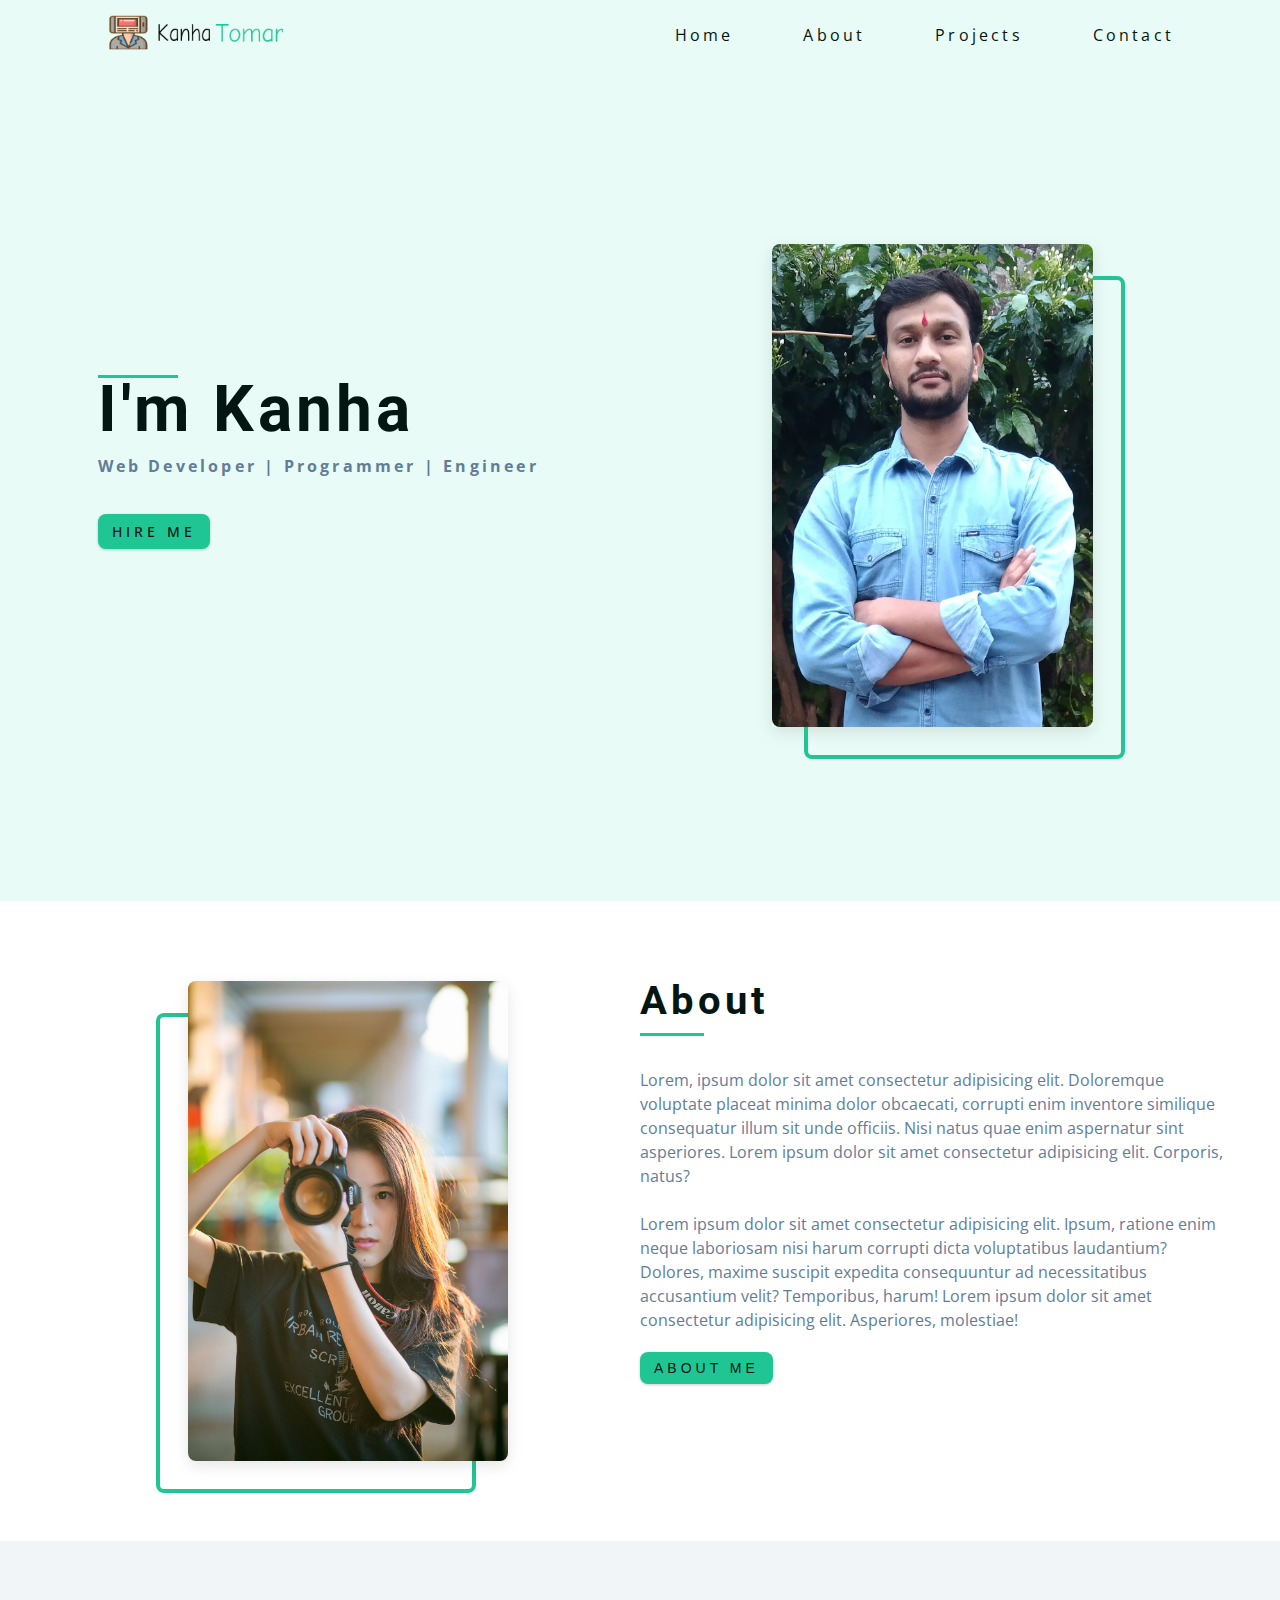
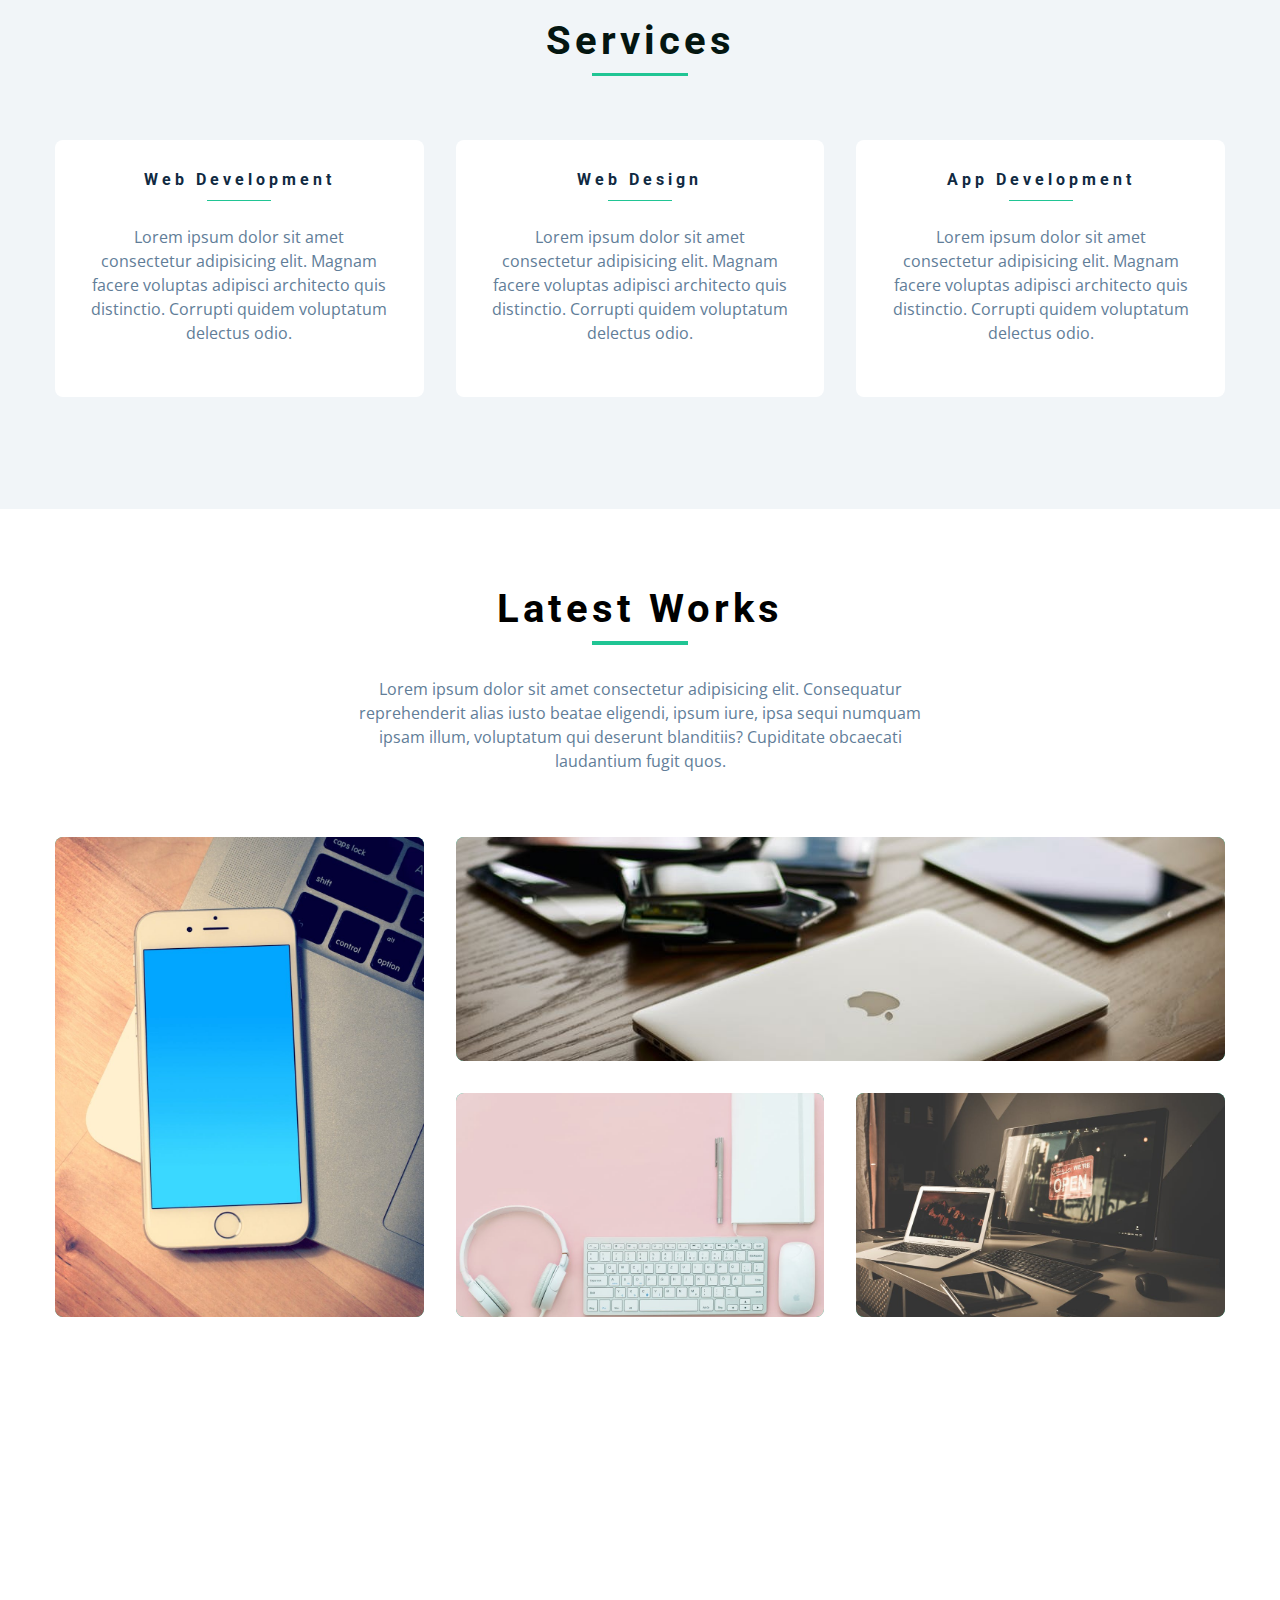
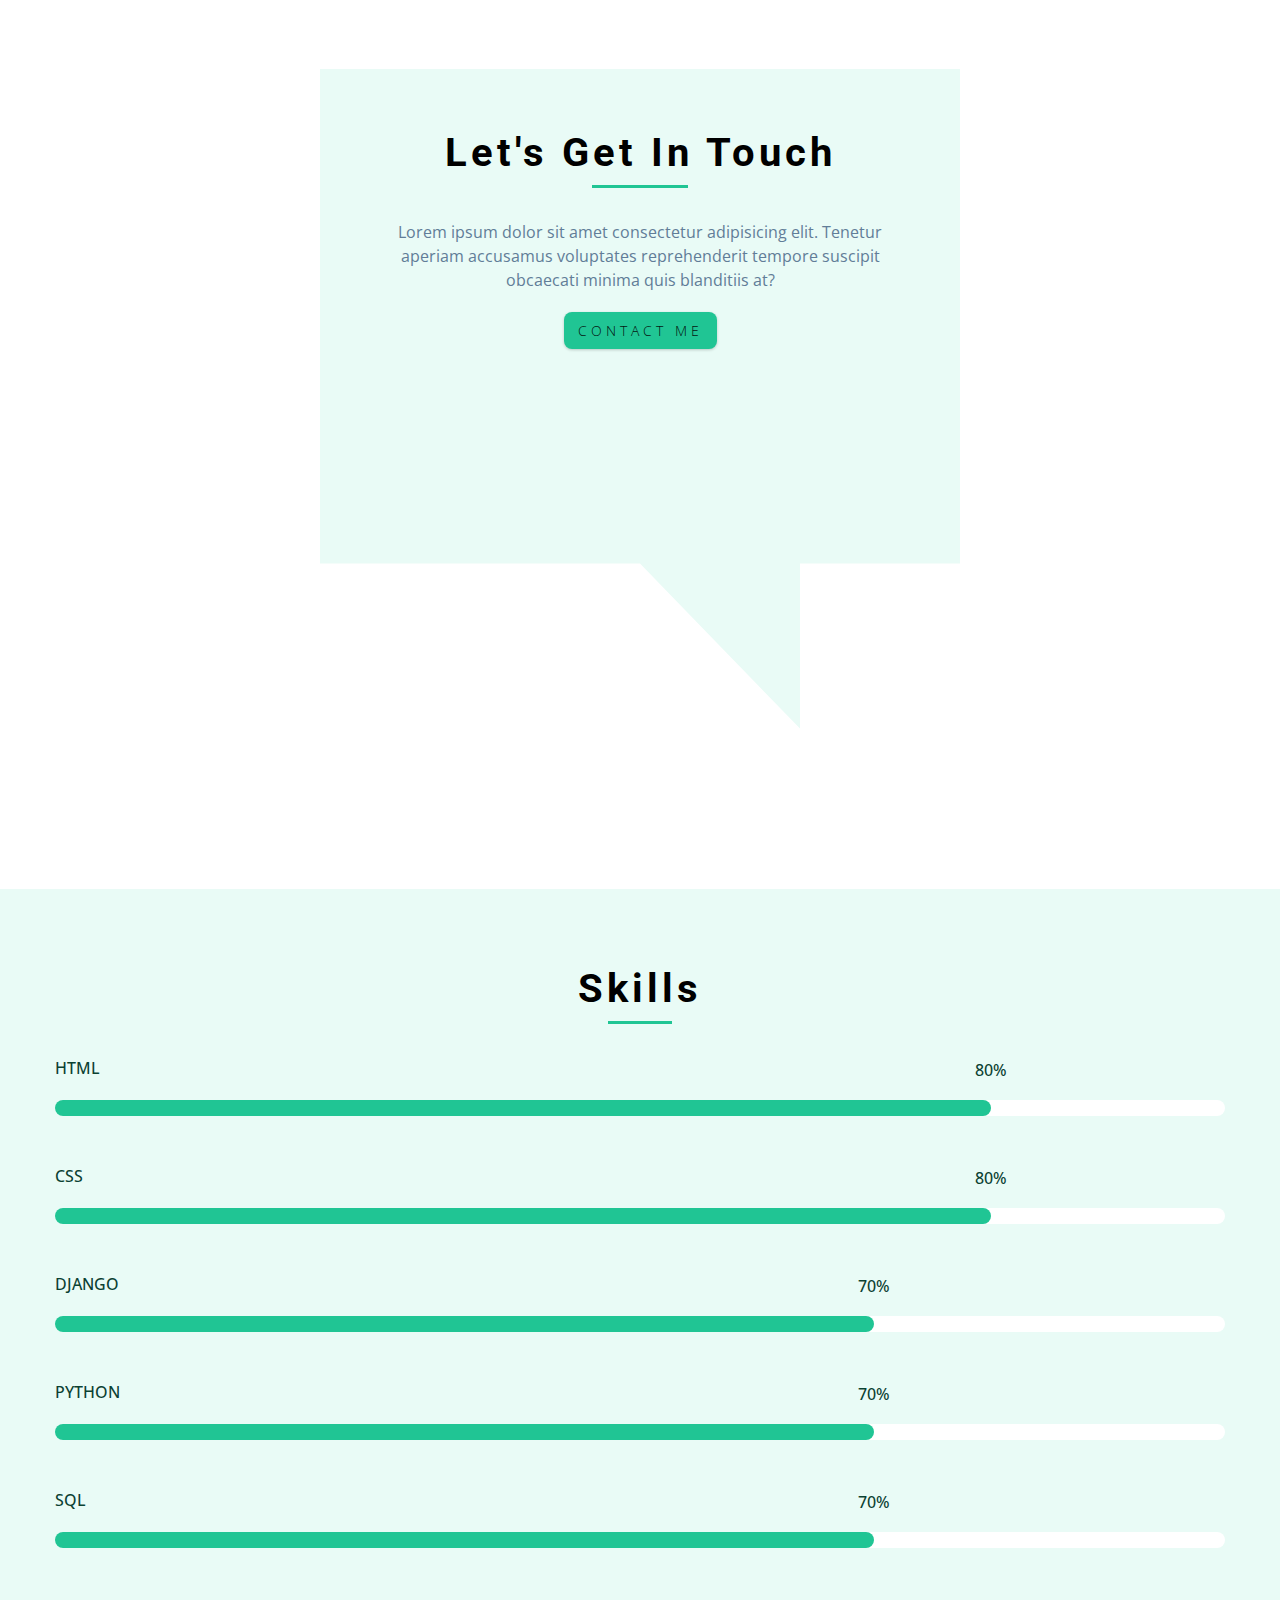
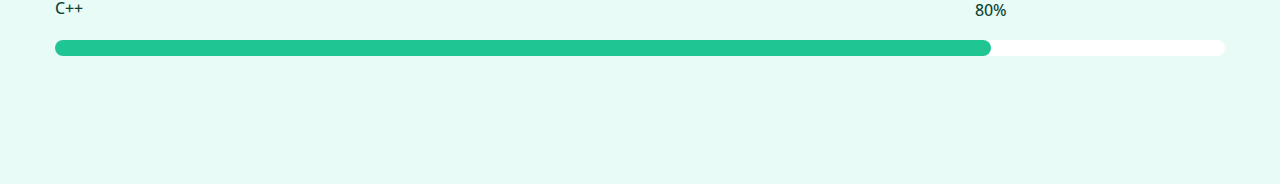
==== index.html @ f6677402 "skills created and designed for mobs" ====
<!DOCTYPE html>
<html lang="en">
  <head>
    <meta charset="UTF-8" />
    <meta name="viewport" content="width=device-width, initial-scale=1.0" />
    <title>Kanha Tomar || Home</title>
    <!-- font-awesome -->
    <link rel="stylesheet" href="https://cdnjs.cloudflare.com/ajax/libs/font-awesome/6.4.0/css/all.min.css" integrity="sha512-iecdLmaskl7CVkqkXNQ/ZH/XLlvWZOJyj7Yy7tcenmpD1ypASozpmT/E0iPtmFIB46ZmdtAc9eNBvH0H/ZpiBw==" crossorigin="anonymous" referrerpolicy="no-referrer" />
    <!-- css -->
    <link rel="stylesheet" href="./css/styles.css" />
  </head>
  <body>
    <!-- navbar -->
    <nav class="nav">
      <section class="nav-container" id="nav-container">
        <!-- nav-header -->
        <div class="nav-header">
          <!-- logo -->
          <a href="index.html"><img src="images/my-logo.png"  class="nav-logo" alt="logo"></a>
          <!-- menu button -->
          <button class="nav-btn" id="nav-btn">
            <i class="fas fa-bars"></i>
          </button>
          <ul class="header-nav-links">
            <li class="header-nav-links-item">
              <a href="index.html">home</a>
            </li>
            <li class="header-nav-links-item">
              <a href="about.html">about</a>
            </li>
            <li class="header-nav-links-item">
              <a href="projects.html">projects</a>
            </li>
            <li class="header-nav-links-item">
              <a href="contact.html">contact</a>
            </li>
          </ul>
        </div>
        <!-- it will be hidden after 768px  -->
        <article class="small-screen-menu" id="navbar">
          <!-- close icon -->
          <div class="close-icon-parent" id="nav-close">
            <span class="close-icon"><i class="fas fa-times"></i> </span>
          </div>
          <!-- nav-links -->
          <ul class="small-nav-links">
            <li class="small-nav-links-item">
              <a href="index.html">home</a>
            </li>
            <li class="small-nav-links-item">
              <a href="about.html">about</a>
            </li>
            <li class="small-nav-links-item">
              <a href="projects.html">projects</a>
            </li>
            <li class="small-nav-links-item">
              <a href="contact.html">contact</a>
            </li>
          </ul>
          <!-- social connectin section -->
          <ul class="social-links">
            <li class="social-links-item">
              <a href="https://stackoverflow.com/users/12100211/explosive" target="_blank">
                <i class="fa-brands fa-stack-overflow"></i>
              </a>
            </li>
            <li class="social-links-item">
              <a href="https://www.linkedin.com/in/kanha-tomar-703232216/" target="_blank">
                <i class="fab fa-linkedin"></i>
              </a>
            </li>
            <li class="social-links-item">
              <a href="https://github.com/kanharajput" target="_blank">
                <i class="fa-brands fa-github"></i>
              </a>
            </li>
            <li class="social-links-item">
              <a href="contact.html" target="_blank">
                <i class="fab fa-whatsapp"></i>
              </a>
            </li>
          </ul>
        </article>
      </section>
    </nav>
    <!-- end of navbar -->
    <!-- Banner -->
    <section class="banner">
      <article class="section-center col-2-layout-banner">
        <div class="banner-data-container">
          <div class="banner-data">
              <div class="name-upperline"></div>
              <h1>I'm Kanha</h1>
              <p>Web developer | programmer | engineer</p>
              <button class="btn banner-btn">Hire me</button>
            <!-- social connectin section -->
            <ul class="social-links banner-links">
              <li class="social-links-item">
                <a href="https://github.com/kanharajput" target="_blank">
                  <i class="fa-brands fa-github"></i>
                </a>
              </li>
              <li class="social-links-item">
                <a href="https://www.linkedin.com/in/kanha-tomar-703232216/" target="_blank">
                  <i class="fab fa-linkedin"></i>
                </a>
              </li>
              <li class="social-links-item">
                <a href="https://stackoverflow.com/users/12100211/explosive" target="_blank">
                  <i class="fa-brands fa-stack-overflow"></i>
                </a>
              </li>
              <li class="social-links-item">
                <a href="contact.html" target="_blank">
                  <i class="fab fa-whatsapp"></i>
                </a>
              </li>
            </ul>
          </div>
        </div>
        <article class="banner-img">
            <img src="./images/my-img.jpg" alt="me">
        </article>
      </article>
    </section>
    <!-- End of Banner -->
    <!-- About section-->
    <section classs="about-section">
      <article class="section-center section col-2-layout-about">
        <!-- this will set in one column of large screen -->
        <div class="about-img-container">
          <img src="./images/about-img.jpeg" alt="girl taking photo">
        </div>
        <!-- second column data for large screen -->
        <div class="about-data">
          <h2>About</h2>
          <div class="underline about-underline"></div>
          <p>Lorem, ipsum dolor sit amet consectetur adipisicing elit. Doloremque voluptate placeat minima dolor obcaecati, corrupti enim inventore similique consequatur illum sit unde officiis. Nisi natus quae enim aspernatur sint asperiores. Lorem ipsum dolor sit amet consectetur adipisicing elit. Corporis, natus?<br> <br>
          Lorem ipsum dolor sit amet consectetur adipisicing elit. Ipsum, ratione enim neque laboriosam nisi harum corrupti dicta voluptatibus laudantium? Dolores, maxime suscipit expedita consequuntur ad necessitatibus accusantium velit? Temporibus, harum! Lorem ipsum dolor sit amet consectetur adipisicing elit. Asperiores, molestiae!</p>
          <button class="btn about-btn">About me</button>
        </div>
      </article>
    </section>
    </section>
    <!-- End of About section-->
    <!-- Services section-->
    <section class="services-section"> 
       <!--only take 1170px & padding 4rem for top and bottom-->
      <div class="section-center section">
        <div class="services-title">
          <h2>Services</h2>
          <div class="underline services-underline"></div>
        </div>
        <!-- container for all cards -->
        <div class="services-cards">
          <!-- card 1 -->
          <article class="service-card service-card-1">
            <div class="service-card-content">
              <span class="service-icon"><i class="fas fa-code"></i></span>
              <h4>Web Development</h4>
              <div class="underline service-name-underline"></div>
              <p>Lorem ipsum dolor sit amet consectetur adipisicing elit. Magnam facere voluptas adipisci architecto quis distinctio. Corrupti quidem voluptatum delectus odio.</p>
            </div>
          </article>
          <!-- card 2 -->
          <article class="service-card service-card-2">
            <div class="service-card-content">
              <span class="service-icon"><i class="fab fa-sketch"></i></span>
              <h4>Web Design</h4>
              <div class="underline service-name-underline"></div>
              <p>Lorem ipsum dolor sit amet consectetur adipisicing elit. Magnam facere voluptas adipisci architecto quis distinctio. Corrupti quidem voluptatum delectus odio.</p>
            </div>
          </article>
          <!-- card 3 -->
          <article class="service-card service-card-3">
            <div class="service-card-content">
              <span class="service-icon"><i class="fab fa-android"></i></span>
              <h4>App Development</h4>
              <div class="underline service-name-underline"></div>
              <p>Lorem ipsum dolor sit amet consectetur adipisicing elit. Magnam facere voluptas adipisci architecto quis distinctio. Corrupti quidem voluptatum delectus odio.</p>
            </div>
          </article>
        </div>
      </div>
    </section>
    <!-- End of Services section-->
    <!-- latest works section-->
    <section class="latest-works-section">
      <div class="section-center section">
        <article class="latest-works-text">
          <h2>Latest Works</h2>
          <div class="underline latest-works-underline"></div>
          <p>Lorem ipsum dolor sit amet consectetur adipisicing elit. Consequatur reprehenderit alias iusto beatae eligendi, ipsum iure, ipsa sequi numquam ipsam illum, voluptatum qui deserunt blanditiis? Cupiditate obcaecati laudantium fugit quos.</p>
        </article>
        <section class="latest-works-projects">
          <article class="latest-project project-1">
              <a href="https:www.github.com">
                <img src="./images/project-1.jpeg" alt="project-1">
                <div class="project-info">
                  <h3>Project Title</h3>
                  <p>Client Name</p>
                </div>
              </a>
          </article>
          <article class="latest-project project-2">
              <a href="https:www.github.com">
                <img src="./images/project-2.jpeg" alt="project-2">
                <div class="project-info">
                  <h3>Project Title</h3>
                  <p>Client Name</p>
                </div>
              </a>
          </article>
          <article class="latest-project project-3">
              <a href="https:www.github.com">
                <img src="./images/project-3.jpeg" alt="project-3">
                <div class="project-info">
                  <h3>Project Title</h3>
                  <p>Client Name</p>
                </div>
              </a>
          </article>
          <article class="latest-project project-4">
              <a href="https:www.github.com">
                <img src="./images/project-4.jpeg" alt="project-4">
                <div class="project-info">
                  <h3>Project Title</h3>
                  <p>Client Name</p>
                </div>
              </a>
          </article>
        </section>
      </div>
    </section>
    <!-- End of latest works section-->
    <!-- Connect section-->
    <section class="connect-section">
      <!-- this will set video as background -->
      <video loop class="video-container">
        <source src="./videos/connect.mp4" type="video/mp4">
        This video is not supported by your browser
      </video>
      <article class="video-ban">
        <div class="video-ban-txt">
          <h2>Let's Get In Touch</h2>
          <div class="underline video-ban-txt-title-underline"></div>
          <p>Lorem ipsum dolor sit amet consectetur adipisicing elit. Tenetur aperiam accusamus voluptates reprehenderit tempore suscipit obcaecati minima quis blanditiis at?</p>
          <a href="contact.html" class="btn connect-btn">contact me</a>
        </div>
      </article>
    </section>
    <!-- End of Connect section-->
    <!-- Skills section-->
    <section class="skills-section">
      <section class="section-center section">
        <div class="skill-title">
          <h2>Skills</h2>
          <div class="underline"></div>
        </div>
        <div class="skills">
          <!-- skill -->
          <article class="skill skill-1">
            <p>html</p>
            <div class="skill-value-container">
              <div class="skill-value value-80"></div>
              <p class="skill-value-text left-80">80%</p>
            </div>
          </article>
          <!-- skill -->
          <article class="skill skill-2">
            <p>css</p>
            <div class="skill-value-container">
              <div class="skill-value value-80"></div>
              <p class="skill-value-text left-80">80%</p>
            </div>
          </article>
          <!-- skill -->
          <article class="skill skill-3">
            <p>django</p>
            <div class="skill-value-container">
              <div class="skill-value value-70"></div>
              <p class="skill-value-text left-70">70%</p>
            </div>
          </article>
          <!-- skill -->
          <article class="skill skill-4">
            <p>python</p>
            <div class="skill-value-container">
              <div class="skill-value value-70"></div>
              <p class="skill-value-text left-70">70%</p>
            </div>
          </article>
          <!-- skill -->
          <article class="skill skill-5">
            <p>sql</p>
            <div class="skill-value-container">
              <div class="skill-value value-70"></div>
              <p class="skill-value-text left-70">70%</p>
            </div>
          </article>
          <!-- skill -->
          <article class="skill skill-6">
            <p>c++</p>
            <div class="skill-value-container">
              <div class="skill-value value-80"></div>
              <p class="skill-value-text left-80">80%</p>
            </div>
          </article>
        </div>
      </section>
    </section>
    <!-- End of Skills section-->
    <!-- js files -->
    <script src="nav-func.js"></script>
  </body>
</html>
---- css/styles.css ----
/*
=============== 
Fonts
===============
*/
@import url("https://fonts.googleapis.com/css?family=Open+Sans|Roboto:400,700&display=swap");

/*
=============== 
Variables
===============
*/

:root {
  /* dark shades of primary color*/
  --clr-primary-1: hsl(163, 69%, 5%);
  --clr-primary-2: hsl(163, 71%, 15%);
  --clr-primary-3: hsl(162, 72%, 25%);
  --clr-primary-4: hsl(162, 72%, 35%);
  /* primary/main color */
  --clr-primary-5: hsl(162, 72%, 45%);
  /* lighter shades of primary color */
  --clr-primary-6: hsl(162, 72%, 55%);
  --clr-primary-7: hsl(162, 72%, 65%);
  --clr-primary-8: hsl(162, 72%, 75%);
  --clr-primary-9: hsl(163, 71%, 85%);
  --clr-primary-10:hsl(163, 69%, 95%);
  /* darkest grey - used for headings */
  --clr-gray-1: hsl(209, 61%, 16%);
  --clr-gray-2: hsl(211, 39%, 23%);
  --clr-gray-3: hsl(209, 34%, 30%);
  --clr-gray-4: hsl(209, 28%, 39%);
  /* grey ased for paragraphs */
  --clr-gray-5: hsl(210, 22%, 49%);
  --clr-gray-6: hsl(209, 23%, 60%);
  --clr-gray-7: hsl(211, 27%, 70%);
  --clr-gray-8: hsl(210, 31%, 80%);
  --clr-gray-9: hsl(212, 33%, 89%);
  --clr-gray-10: hsl(210, 36%, 96%);
  --clr-white: #fff;
  --ff-primary: "Roboto", sans-serif;
  --ff-secondary: "Open Sans", sans-serif;
  --transition: all 0.3s linear;
  --spacing: 0.25rem;
  --radius: 0.5rem;
  --light-shadow: 0 5px 15px rgba(0, 0, 0, 0.1);
  --dark-shadow: 0 5px 15px rgba(0, 0, 0, 0.2);
  --max-width: 1170px;
}
/*
=============== 
Global Styles
===============
*/

*,
::after,
::before {
  margin: 0;
  padding: 0;
  box-sizing: border-box;
}
body {
  font-family: var(--ff-secondary);
  background: var(--clr-white);
  color: var(--clr-grey-1);
  line-height: 1.5;
  font-size: 0.875rem;
}
ul {
  list-style-type: none;
}
a {
  text-decoration: none;
}
img:not(.nav-logo) {
  width: 100%;
  display: block;
}

h1,
h2,
h3,
h4 {
  letter-spacing: var(--spacing);
  text-transform: capitalize;
  line-height: 1.25;
  margin-bottom: 0.75rem;
  font-family: var(--ff-primary);
}
h1 {
  font-size: 3rem;
}
h2 {
  font-size: 2rem;
}
h3 {
  font-size: 1.25rem;
}
h4 {
  font-size: 0.875rem;
}
p {
  margin-bottom: 1.25rem;
  color: var(--clr-grey-5);
}
@media screen and (min-width: 800px) {
  h1 {
    font-size: 4rem;
  }
  h2 {
    font-size: 2.5rem;
  }
  h3 {
    font-size: 1.75rem;
  }
  h4 {
    font-size: 1rem;
  }
  body {
    font-size: 1rem;
  }
  h1,
  h2,
  h3,
  h4 {
    line-height: 1;
  }
}
/*  global classes */

.btn {
  text-transform: uppercase;
  background: var(--clr-primary-5);
  color: var(--clr-primary-1);
  padding: 0.375rem 0.75rem;
  letter-spacing: var(--spacing);
  display: inline-block;
  font-weight: 300;
  -webkit-transition: var(--transition);
  transition: var(--transition);
  font-size: 0.875rem;
  border: 2px solid transparent;
  cursor: pointer;
  box-shadow: 0 1px 3px rgba(0, 0, 0, 0.2);
  border-radius: var(--radius);
}
.btn:hover {
  color: var(--clr-primary-1);
  background: var(--clr-primary-7);
}
/* section */
.section {
  padding: 5rem 0;
}

.section-center {
  width: 90vw;
  margin: 0 auto;
  max-width: 1170px;
}

.underline{
  width: 4rem;
  height: 0.2rem;
  background: var(--clr-primary-5);
  margin: 0 auto;
  margin-bottom: 2rem;
}

@media screen and (min-width: 992px) {
  .section-center {
    width: 95vw;
  }
}

/* 
=====================
End of Global styles
=====================
*/

/* 
=====================
Navbar styles
=====================
*/
.nav-container{
  width: 100vw;
  background: var(--clr-white);
}

/* add this id to navbar container when screen slides 
use id because navbar is class and it's also applying background so we need more specificity attribute to overide class property*/
#navbar-fixed{
  width: 100%;
  position: fixed;
  top: 0;
  left: 0;
  z-index: 2;
  background: var(--clr-white);
  box-shadow: var(--light-shadow);
}

.nav-header{
  width:100vw;
  max-width: 1170px;
  margin: 0 auto;
  display: flex;
  justify-content: space-between;
  padding:0.5rem 1rem;
}

.nav-logo{
  width: 250px;
}

.nav-btn{
  font-size: 2rem;
  color: var(--clr-primary-5);
  background: transparent;
  border: none;
  cursor: pointer;
}

.close-icon{
  display: block;
  color: red;
  text-align: end;
  margin-right: 1rem;
  font-size: 3rem;
  font-weight: 700;
}

/* this will be display after 768px */
.header-nav-links{
  display:none;
}

.small-screen-menu{
  background: var(--clr-gray-10);
  /* get the whole screen for menu */
  position: fixed;
  top: 0;
  left:0;
  width: 100%;
  height: 100%;
  display: grid;
  grid-template-rows: 0.5fr 1fr 0.7fr;
  /* hide it */
  transform: translateX(-100%);
  transition: var(--transition);
}

/* to display small screen menu */
.showNav{
  transform: translate(0);
}

.small-nav-links{
  display: flex;
  flex-direction: column;
  align-items: center;
}

.small-nav-links-item{
  padding: 1rem;
  font-size: 1.5rem;
  text-transform: capitalize;
}

.small-nav-links-item a{
  color: var(--clr-gray-5);
  transition: var(--transition);
}


.small-nav-links-item:hover a{
  color: var(--clr-primary-5);
}

.social-links{
  display: flex;
  justify-content: space-evenly;
  margin-top: 2rem;
}

.social-links-item a{
  font-size: 1.5rem;
  color: var(--clr-gray-1);
  transition: var(--transition);
}

.social-links-item:hover a{
  color: var(--clr-primary-5);
}

@media screen and (min-width: 768px){
  .nav-btn{
    display: none;
  }
  
  .small-screen-menu{
    display: none;
  }
  
  .nav-container{
    background: var(--clr-primary-10);
  }
  
  .header-nav-links{
    display:flex;
    width: 50%;
    align-items: center;
    justify-content: space-around;
  }
  
  .header-nav-links-item a{
    color: var(--clr-primary-1);
    text-transform: capitalize;
    letter-spacing: 0.2rem;
  }

  .header-nav-links-item:hover a{
    color: var(--clr-primary-5);
  }
}
/* 
=====================
End of Navbar styles
=====================
*/

/* 
=====================
Banner styles
=====================
*/
.banner{
  height: calc(100vh - 70px);
  background: var(--clr-primary-10);
}

.section-center{
  height: 100%;
}

.banner-data-container{
  height: 100%;
  display: flex;
  flex-direction: column;
  align-items: center;
  justify-content: center;
}


/* to set items horizontally center till 992px*/
.banner-data{
  width: 420px;
}

.name-upperline{
  width: 5rem;
  height: 0.2rem;
  background: var(--clr-primary-5);
}

.banner-data h1{
  color: var(--clr-primary-1);
}

.banner-data p{
  color: var(--clr-gray-5);
  font-weight: 700;
  letter-spacing:0.2rem;
  text-transform: capitalize;
}

.banner-btn{
  margin-top: 1rem;
  font-weight: 500;
  font-family: var(--ff-secondary);
}

/* social links already designed in navbar styles */
.banner-links{
  width: 240px;
  /* it's flex */
  justify-content: space-between;
  margin-top: 3rem;
}

.banner-img{
  display: none;
}

@media screen and (min-width: 768px){
  /* font-size increases of the items so increase the container size*/
  .banner-data{
    width: 500px;
  }
}

@media screen and (min-width: 992px){
  .col-2-layout-banner{
    display: grid;
    grid-template-columns:1fr 1fr;
  }

  .banner-img{
    width: 55%;
    display: inherit;
    justify-self: center;
    align-self: center;
    position: relative;
    box-shadow: var(--light-shadow);
    z-index:0;
  }

  .banner-img img{
    border-radius: var(--radius);
  }
  
  /* draw line to the right and bottom of the image */
  .banner-img::before{
    position: absolute;
    content: '';
    width: 100%;
    height: 100%;
    border: 0.25rem solid var(--clr-primary-5);
    border-radius: var(--radius);
    top: 2rem;
    right: -2rem;
    z-index: -1;
  } 
}

/* 
=====================
End of Banner styles
=====================
*/
/* 
=====================
About styles
=====================
*/
.about-section{
  background: var(--clr-white);
}

.about-img-container{
  width: 320px;
  margin: 0 auto;
}

.about-img-container img{
  border-radius: var(--radius);
  box-shadow: var(--light-shadow);
}

.about-data{
  margin-top: 2rem;
}

.about-data h2{
  color:var(--clr-primary-1);
}

.about-underline{
  margin: 0;
}

.about-data p{
  padding-top: 2rem;
  color: var(--clr-gray-5);
}

@media screen and (min-width: 992px){
  .col-2-layout-about{
    display: grid;
    grid-template-columns: repeat(2, 1fr);
  }

  .about-data{
    margin: 0;
  }

  .about-img-container{
    position: relative;
  }

  .about-img-container::before{
    position: absolute;
    content: '';
    width: 100%;
    height: 100%;
    border: 0.25rem solid var(--clr-primary-5);
    border-radius: var(--radius);
    top: 2rem;
    left: -2rem;
    z-index: -1;
  }
}

/* 
===================
Styles for Services
=================== 
*/
/* 
===================
End of Services
=================== 
*/

.services-section{
  background: var(--clr-gray-10);
}

.services-title h2{
  text-align: center;
  color: var(--clr-primary-1);
}

.services-underline{
  width: 6rem;
  margin-bottom: 4rem;
}

.service-card{
  background: var(--clr-white);
  padding: 2rem;
  margin-bottom: 2rem;
  color: var(--clr-gray-1);
  border-radius: var(--radius);
  transition: var(--transition);
}

.service-card:hover{
  background: var(--clr-primary-5);
  color: var(--clr-white);
}

.service-card-content{
  text-align: center;
}

.service-name-underline{
  height: 0.1rem;
  margin-bottom: 1.5rem;
}

.service-icon{
  font-size: 2rem;
}

.service-card-content p{
  color: var(--clr-gray-5);
}

.service-card-content:hover p{
  color: var(--clr-white);
}
.service-card-content:hover .service-name-underline{
  background: var(--clr-white);
}

@media screen and (min-width: 768px){
 .services-cards{
  display: grid;
  grid-template-columns: 1fr 1fr;
  column-gap: 2rem;
 } 
}

@media screen and (min-width: 992px){
 .services-cards{
  grid-template-columns: repeat(3, 1fr);
 } 
}

/* 
========================
Styles for Latest works
=======================
*/

.latest-works-section{
  background: var(--clr-white);
}

.latest-works-text{
  text-align: center;
  margin-bottom: 4rem;
}

.latest-works-text p{
  max-width: 600px;
  color: var(--clr-gray-5);
  margin: 0 auto;
}

.latest-works-underline{
  width: 6rem;
}

.latest-project{
  margin-bottom: 2rem;
  background: var(--clr-primary-5);
  border-radius: var(--radius);
  transition: var(--transition);
  /* for project info */
  position: relative;
}

/* this will come around project info when hover */
.latest-project::before{
  content:'';
  position: absolute;
  width: 100%;
  height: 100%;
  border : 0.2rem solid var(--clr-white);
  border-radius: var(--radius);
  opacity: 0;
  transition: var(--transition);
}

.latest-project img{
  height: 16rem; 
  border-radius: var(--radius);
  object-fit: cover;
  transition: var(--transition);
}

.project-info{
  position: absolute;
  top: 50%;
  left: 50%;
  transform: translate(-50%,-50%);
  color: var(--clr-white);
  text-align: center;
  opacity: 0;
  transition: var(--transition);
}

/* all below code is for hovering action over latest-project */
.latest-project:hover img{
  opacity: 0.3;
}

.latest-project:hover .project-info{
  opacity: 1;
}

.latest-project:hover::before{
  opacity: 1;
  transform: scale(0.8);
}

@media screen and (min-width: 768px){
  .latest-works-projects{
    display: grid;
    grid-template-columns: repeat(2,1fr);
    column-gap: 2rem;
  }
}

@media screen and (min-width: 992px){
  .latest-works-projects{
    grid-template-columns: repeat(3,1fr);
  }
}

@media screen and (min-width: 1170px){
  .latest-works-projects{
    grid-template-columns: repeat(3,1fr);
    grid-template-rows: repeat(2,16rem);
    grid-template-areas:
    "a b b"
    "a c d"
    ;
  }

  .project-2{
    grid-area: a;
  }
  .project-1{
    grid-area: b;
  }
  .project-3{
    grid-area: c;
  }
  .project-4{
    grid-area: d;
  }

  .latest-project img{
    height: 100%;
  }

}
    
/* 
========================
Styles for connect works
=======================
*/
.connect-section{
  min-height: 100vh;
  background: var(--clr-white);
  position: relative;
  padding: 10rem 0 5rem 0;
  margin: 5rem 0;
  z-index: -2;
}

/* html video element is used to set video as a background */
.video-container{
  position: absolute;
  top: 0;
  left: 0;
  width: 100%;
  height: 100%;
  object-fit: cover;
  z-index: -1;
}

.connect-section::after{
  position: absolute;
  content:'';
  top:0;
  left: 0;
  width: 100%;
  height: 100%;
  background: var(--clr-white);
  opacity: 0.6;
}

/* video is background so logically 
it only has one element that is video-ban */
.connect-section{
  display: flex;
  justify-content: center;
  align-content: center;
}

.connect-section{
  clip-path: polygon(50% 0%, 100% 16%, 100% 86%, 47% 100%, 0 86%, 0 16%);
}

.video-ban{
  background: var(--clr-primary-10);
  text-align: center;
  z-index: 1;
  /*  clip path for shapes. Don't use frequently as it is not supported by many browsers */
  clip-path: polygon(0% 0%, 100% 0%, 100% 75%, 75% 75%, 75% 100%, 50% 75%, 0% 75%);
}

.video-ban-txt{
  padding: 4rem;
}

.video-ban-txt-title-underline{
  width: 6rem;
}

/* it control the width of whole video-ban */
.video-ban-txt p{
  max-width: 32rem;
  color: var(--clr-gray-5);
}

/* 
=======================
End of connect works
=======================
*/
/* 
========
Skills 
========
*/

.skills-section{
  background: var(--clr-primary-10);
}

.skill-title{
  text-align: center;
}

.skill{
  margin-bottom: 3rem;
}

.skill p{
  text-transform: uppercase;
  font-weight: 500;
  color: var(--clr-primary-2);
}

.skill-value-container{
  width: 100%;
  height: 1rem;
  background: var(--clr-white);
  border-radius: var(--radius);
  position: relative;
}

.skill-value{
  position: absolute;
  top: 0;
  left: 0;
  height: 100%;
  width: 50%;
  background: var(--clr-primary-5);
  border-radius: var(--radius);
}

.value-70{
  width: 70%;
}

.value-80{
  width: 80%;
}

.skill-value-text{
  position: absolute;
  top: -2.6rem;
  transform: translate(-50%);
}

.left-70{
  left: 70%;
}

.left-80{
  left: 80%;
}
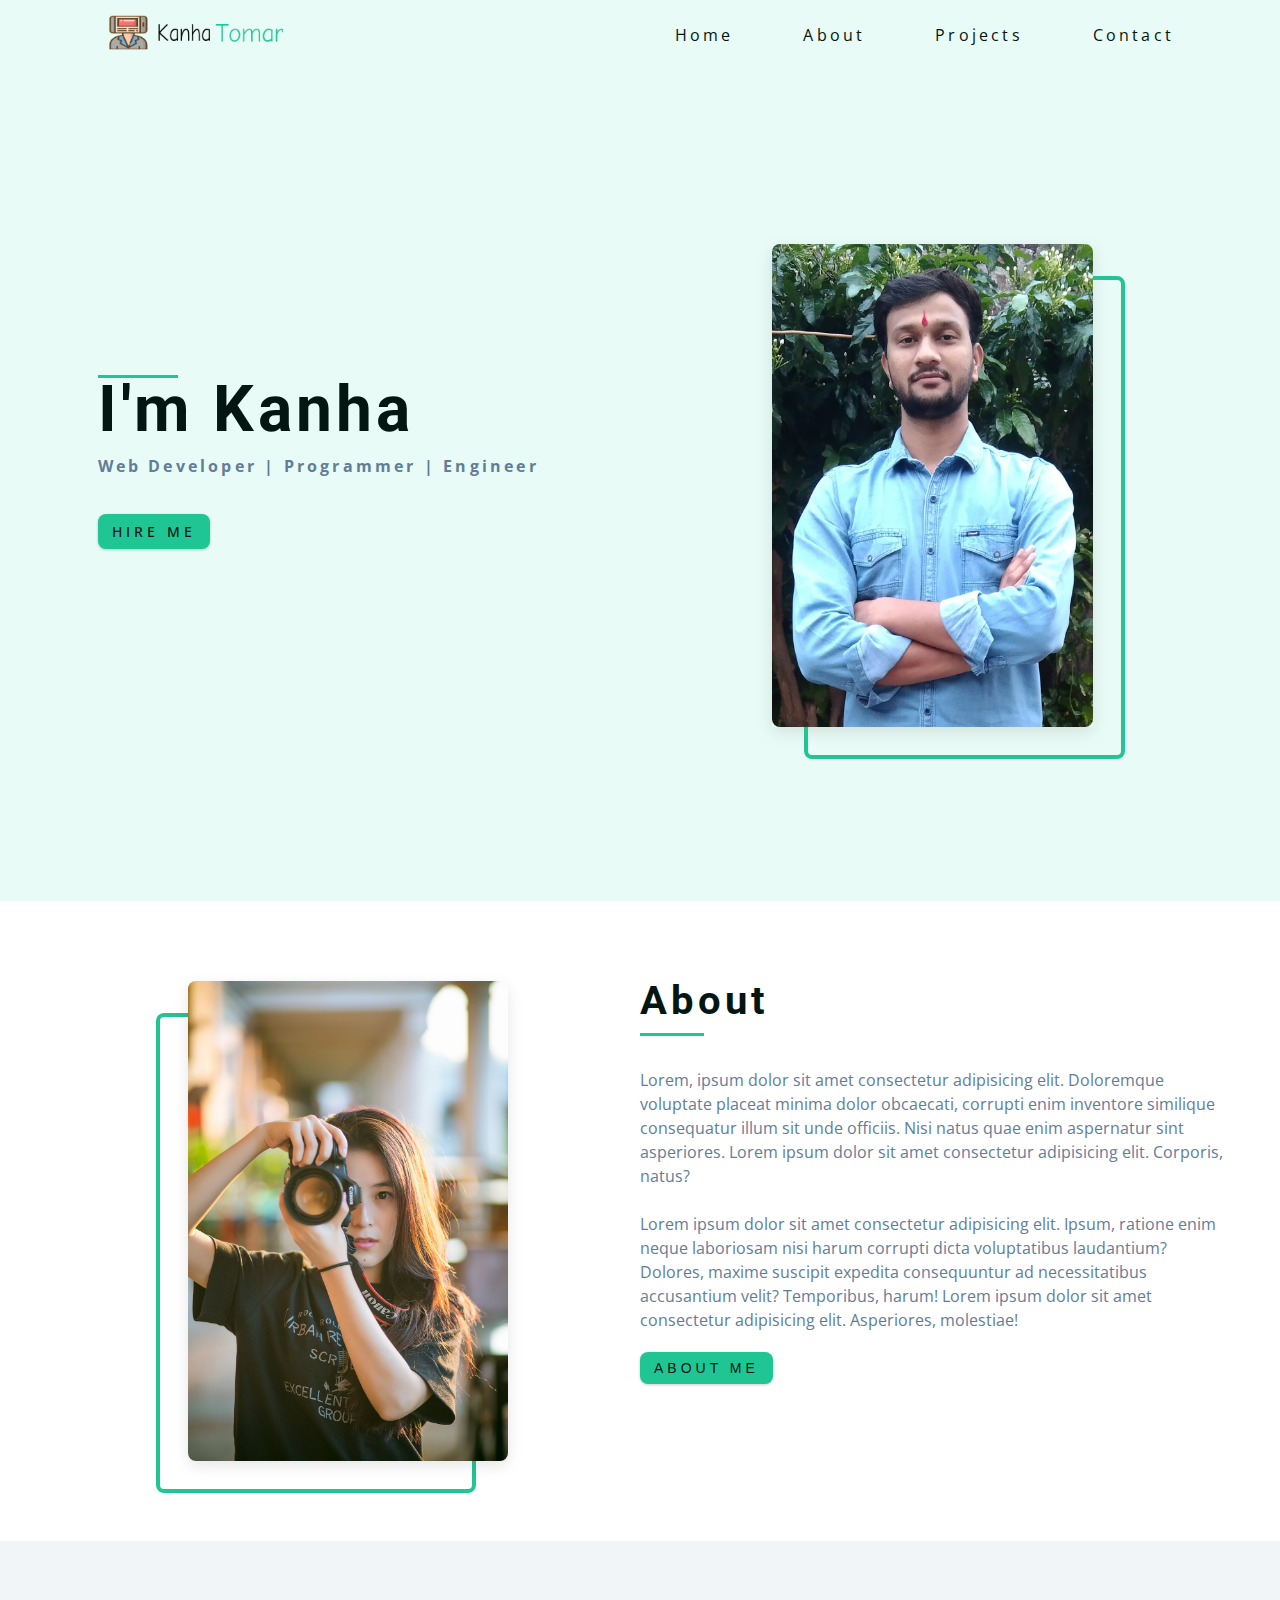
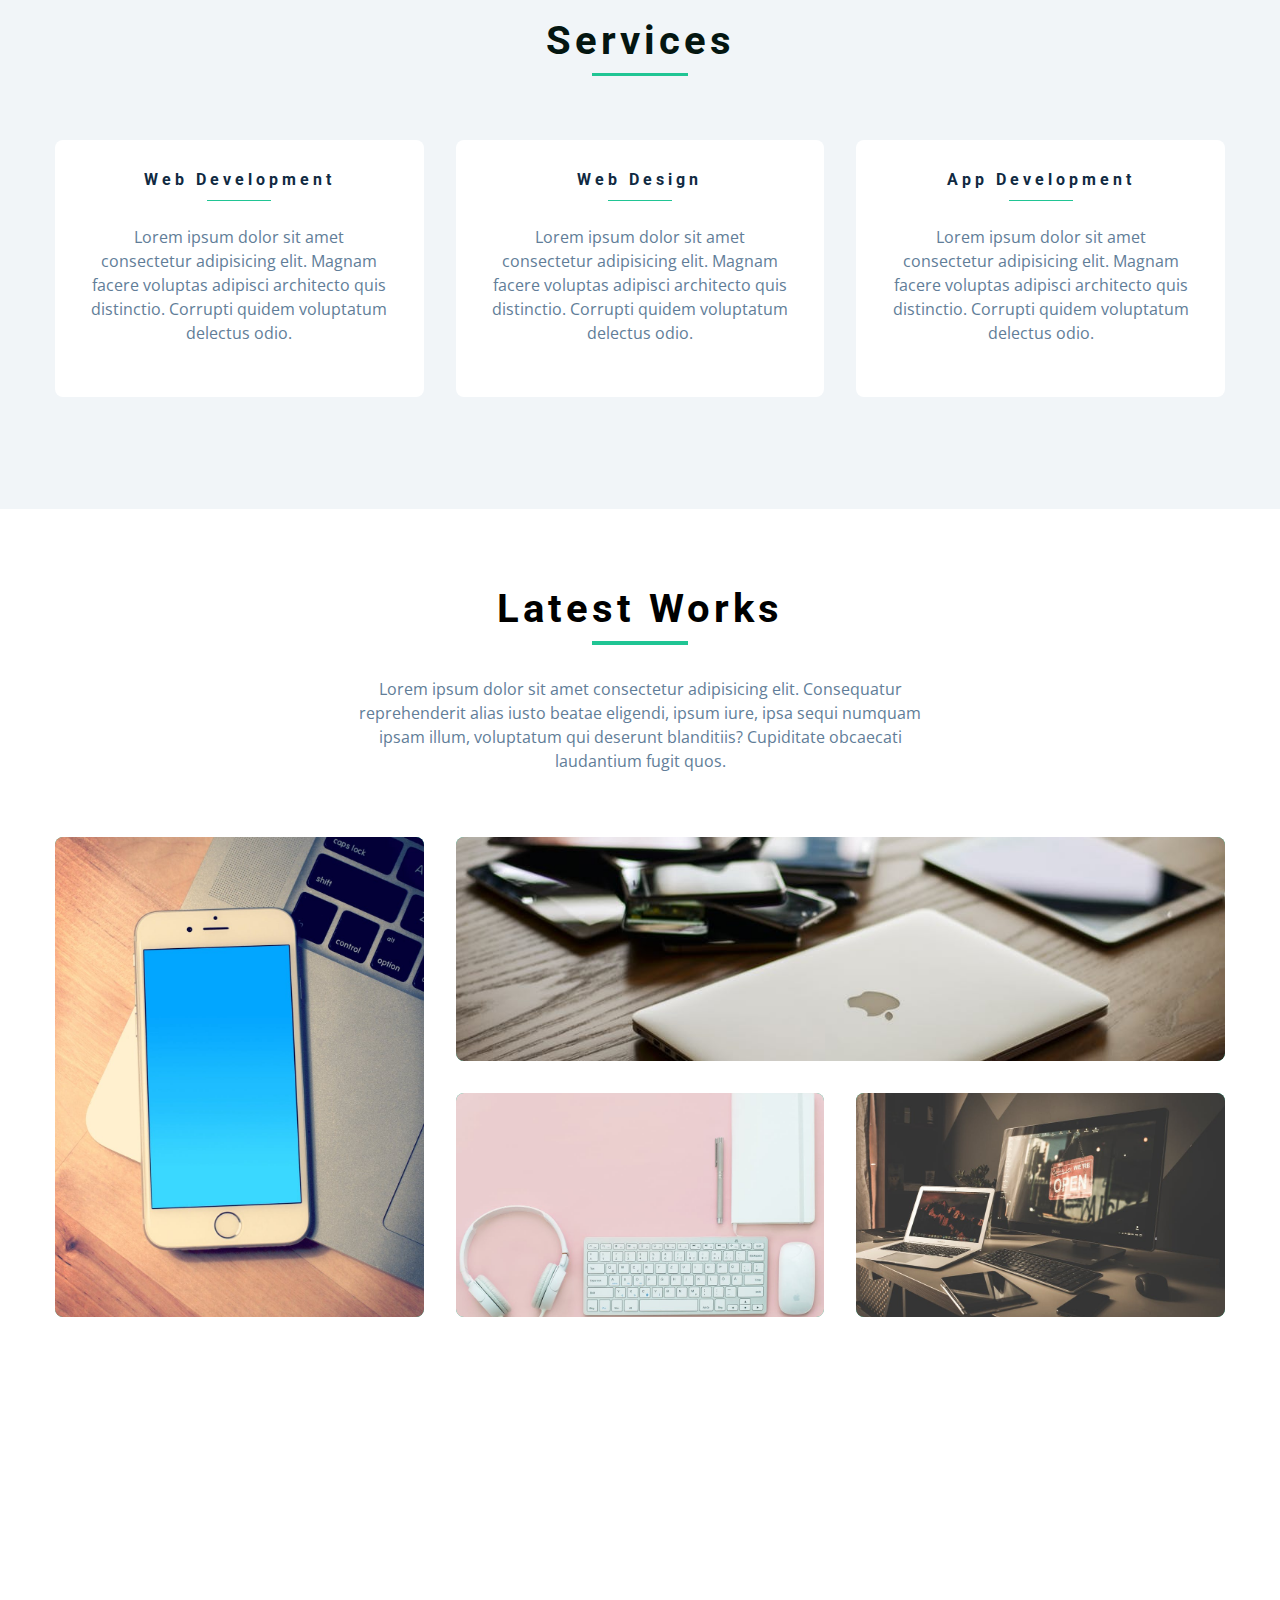
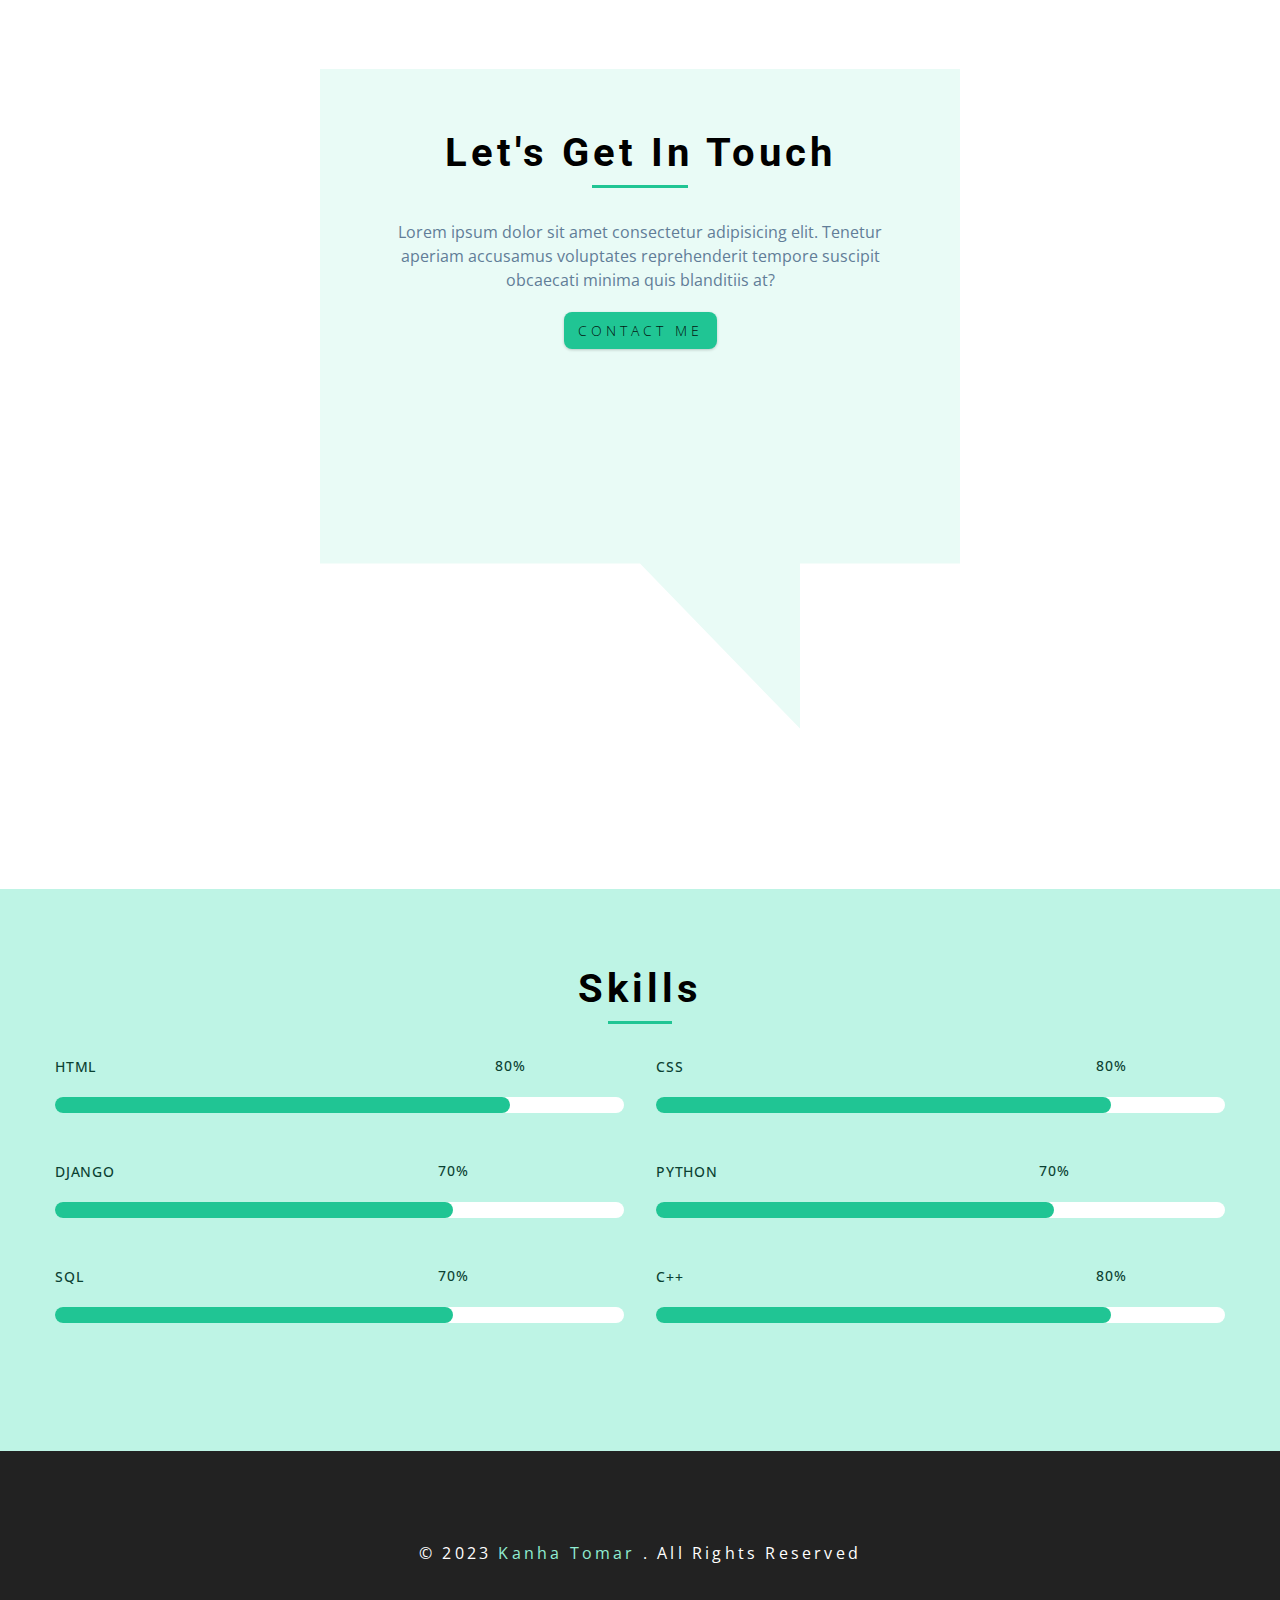
==== commit 9263f256: "footer created and designed" ====
--- a/index.html
+++ b/index.html
@@ -310,6 +310,36 @@
       </section>
     </section>
     <!-- End of Skills section-->
+    <!-- Footer section-->
+    <section class="footer">
+        <section class="footer-center">
+          <ul class="footer-social-links">
+            <li class="footer-social-links-item">
+              <a href="https://github.com/kanharajput" target="_blank">
+                <i class="fa-brands fa-github footer-icon"></i>
+              </a>
+            </li>
+            <li class="footer-social-links-item">
+              <a href="https://www.linkedin.com/in/kanha-tomar-703232216/" target="_blank">
+                <i class="fab fa-linkedin footer-icon"></i>
+              </a>
+            </li>
+            <li class="footer-social-links-item">
+              <a href="https://stackoverflow.com/users/12100211/explosive" target="_blank">
+                <i class="fa-brands fa-stack-overflow footer-icon"></i>
+              </a>
+            </li>
+            <li class="footer-social-links-item">
+              <a href="contact.html" target="_blank">
+                <i class="fab fa-whatsapp footer-icon"></i>
+              </a>
+            </li>
+          </ul>
+        <article class="copyright-section">
+          <p>© 2023 <a href="https://www.linkedin.com/in/kanha-tomar-703232216/">kanha tomar</a> . all rights reserved</p>
+        </article>
+      </section>
+    </section>
     <!-- js files -->
     <script src="nav-func.js"></script>
   </body>
--- a/css/styles.css
+++ b/css/styles.css
@@ -783,7 +783,8 @@
 */
 
 .skills-section{
-  background: var(--clr-primary-10);
+  /* not 10 because it make white color invisible */
+  background: var(--clr-primary-9);
 }
 
 .skill-title{
@@ -798,6 +799,8 @@
   text-transform: uppercase;
   font-weight: 500;
   color: var(--clr-primary-2);
+  font-size: 0.875rem;
+  letter-spacing: 0.05rem;
 }
 
 .skill-value-container{
@@ -830,6 +833,7 @@
   position: absolute;
   top: -2.6rem;
   transform: translate(-50%);
+  font-weight: 300;
 }
 
 .left-70{
@@ -838,4 +842,59 @@
 
 .left-80{
   left: 80%;
-}+}
+
+/* after 768px create 2 column layout */
+@media screen and (min-width: 768px){
+  .skills{
+    display: grid;
+    grid-template-columns: repeat(2,1fr);
+    column-gap: 2rem;
+  }
+}
+/* 
+===============
+End of Skills 
+===============
+*/
+
+.footer{
+  height: 13rem;
+  background: #222;
+
+  /* center the footer-center block */
+  display: grid;
+  grid-template-columns: 1fr;
+  place-items: center;
+}
+
+.footer-social-links{
+  width: 16rem;
+  /* align horizontally */
+  display: flex;
+  justify-content: space-between;
+  margin: 0 auto;
+  margin-bottom: 1rem;
+}
+
+.footer-icon{
+  font-size: 1.5rem;
+  color: var(--clr-white);
+  transition: var(--transition);
+}
+
+.footer-social-links-item:hover .footer-icon{
+  color: var(--clr-primary-5);
+  transform: scale(1.2);
+}
+
+.copyright-section p{
+  color: var(--clr-white);
+  font-size: 1rem;
+  text-transform: capitalize;
+  letter-spacing: 0.2rem;
+}
+
+.copyright-section p a{
+  color: var(--clr-primary-8);
+}
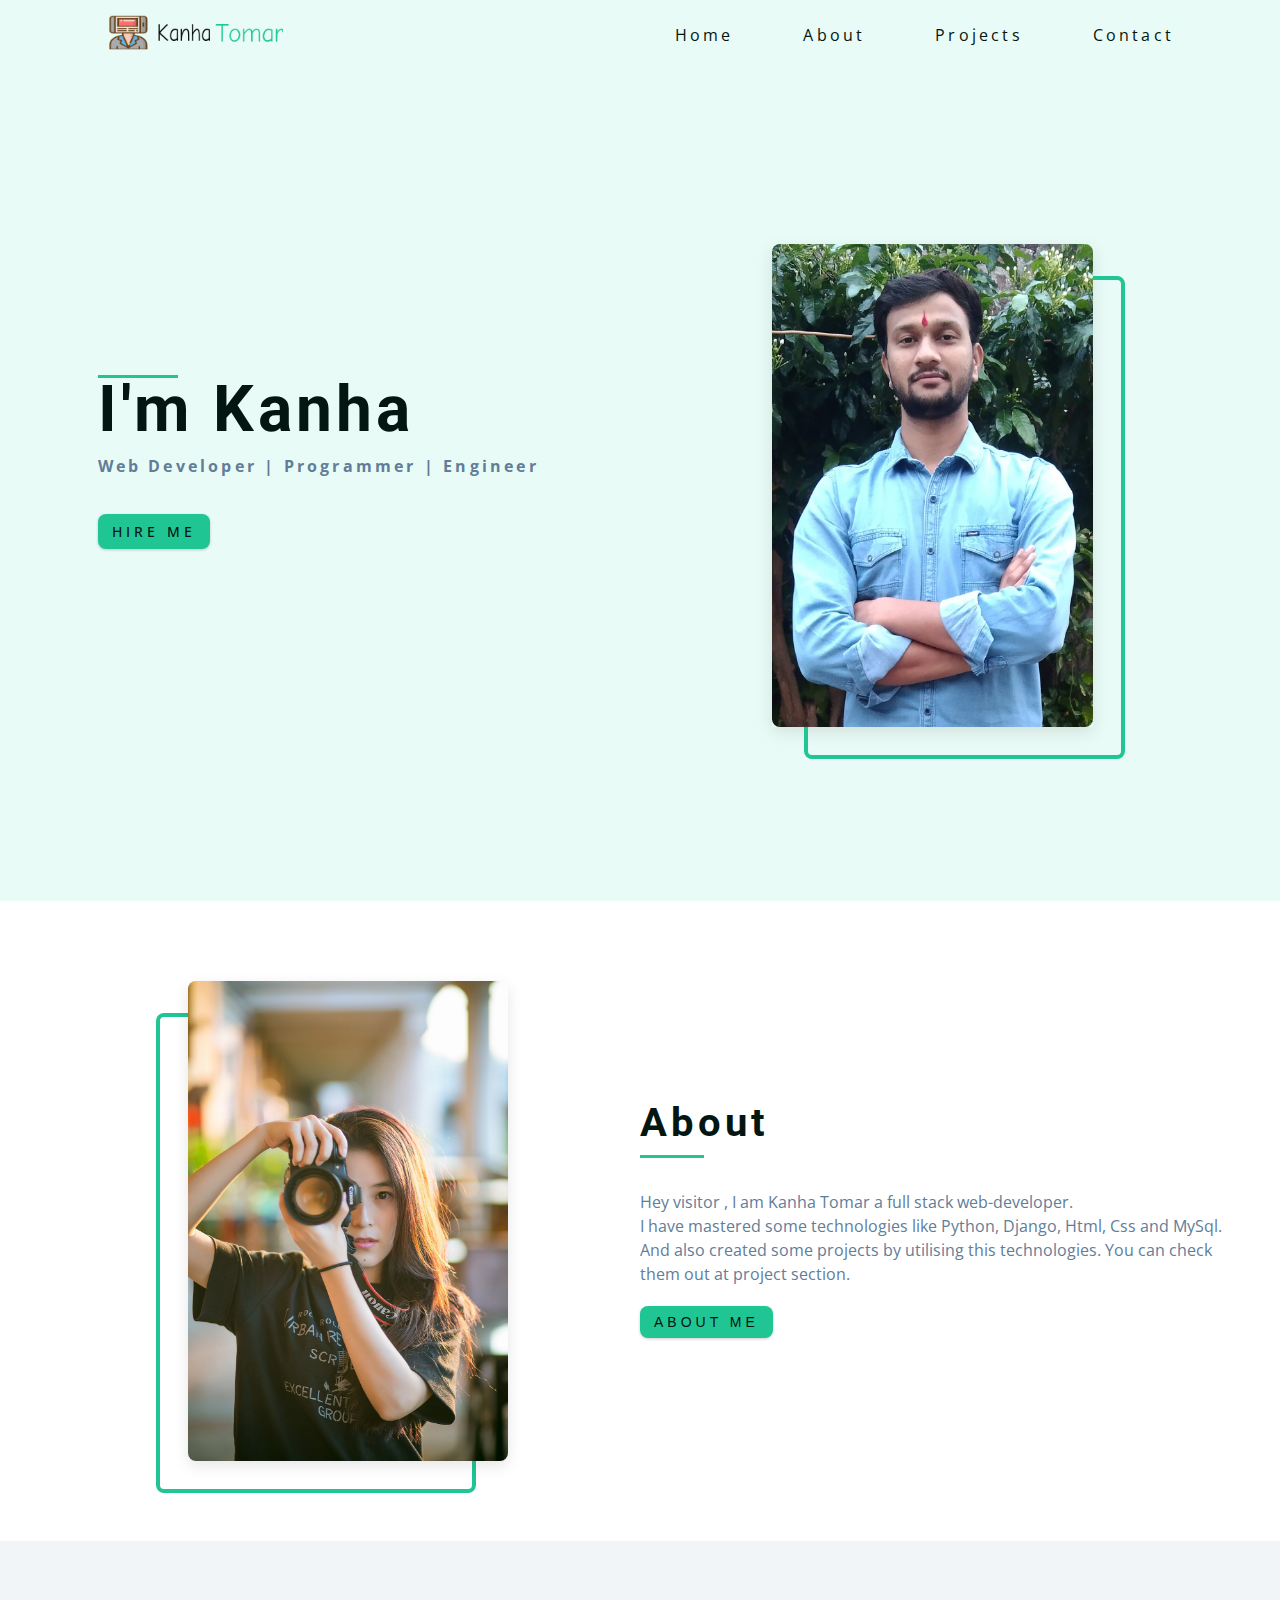
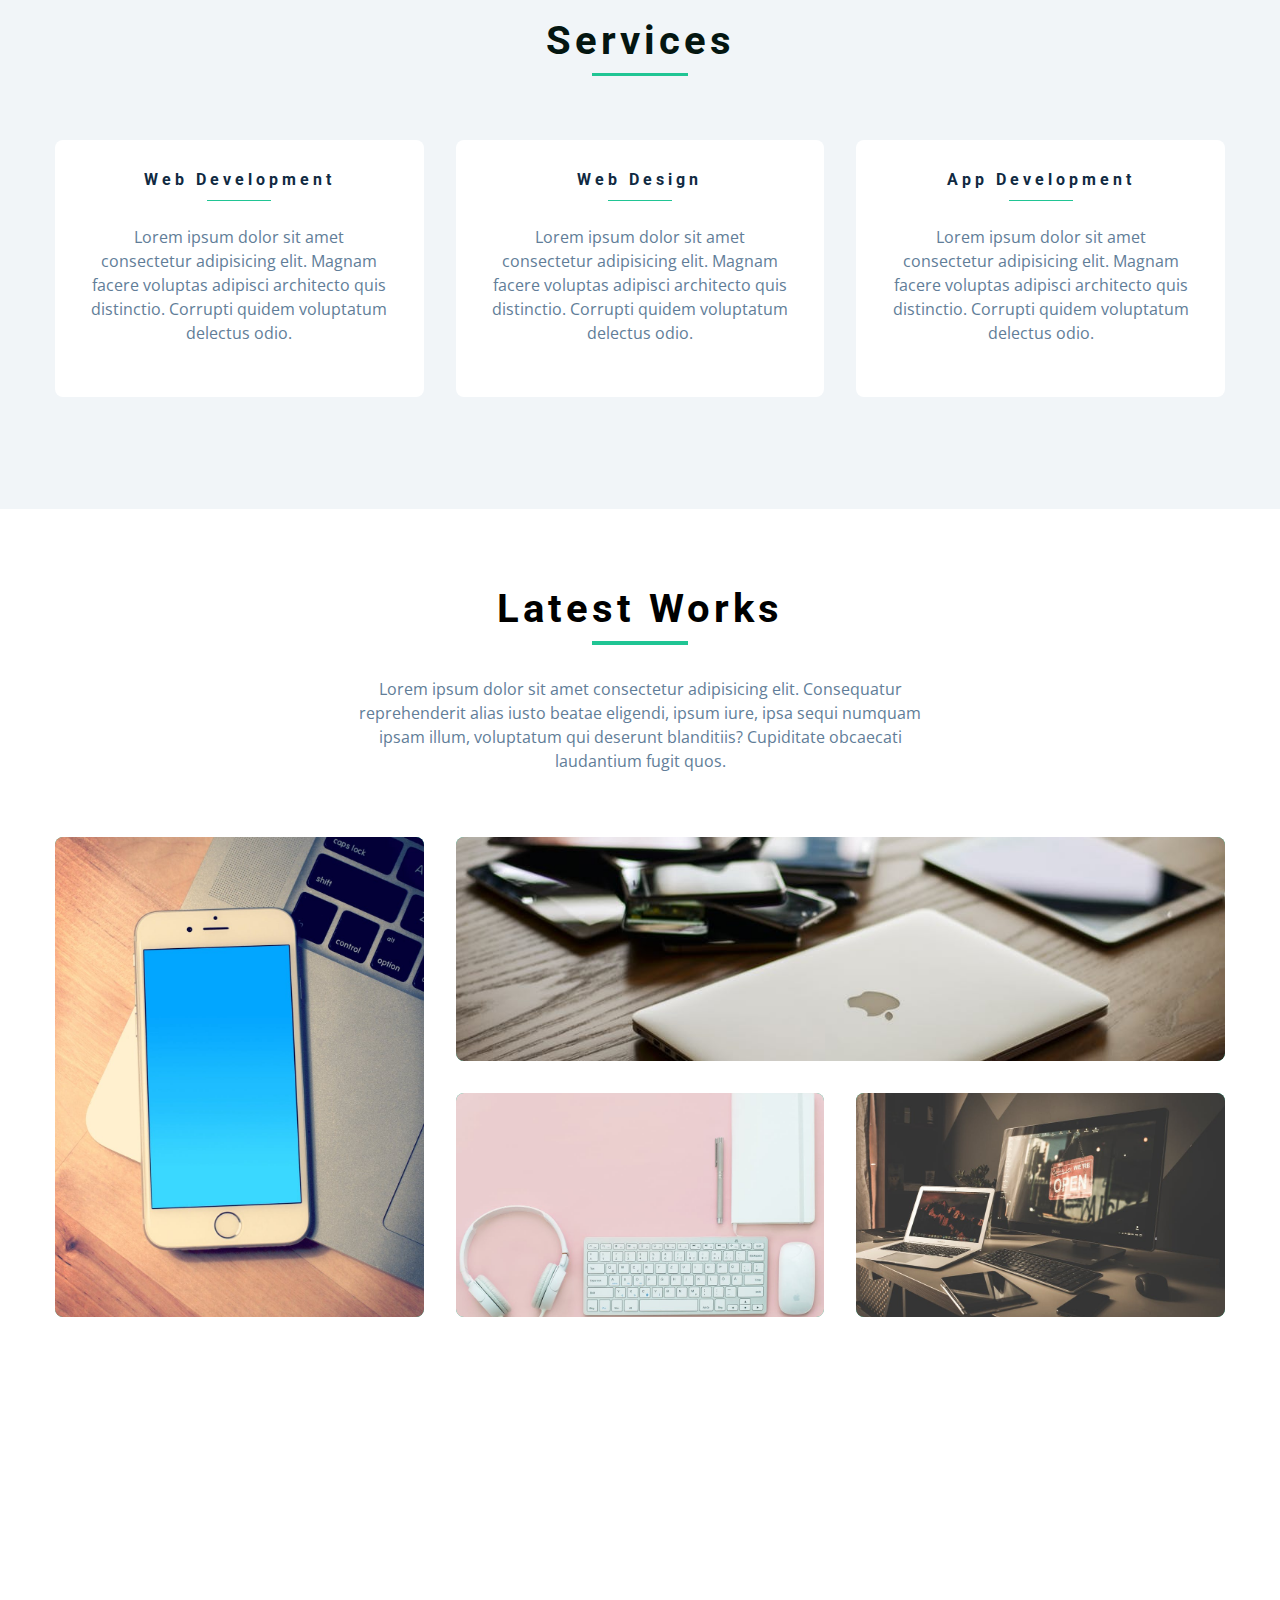
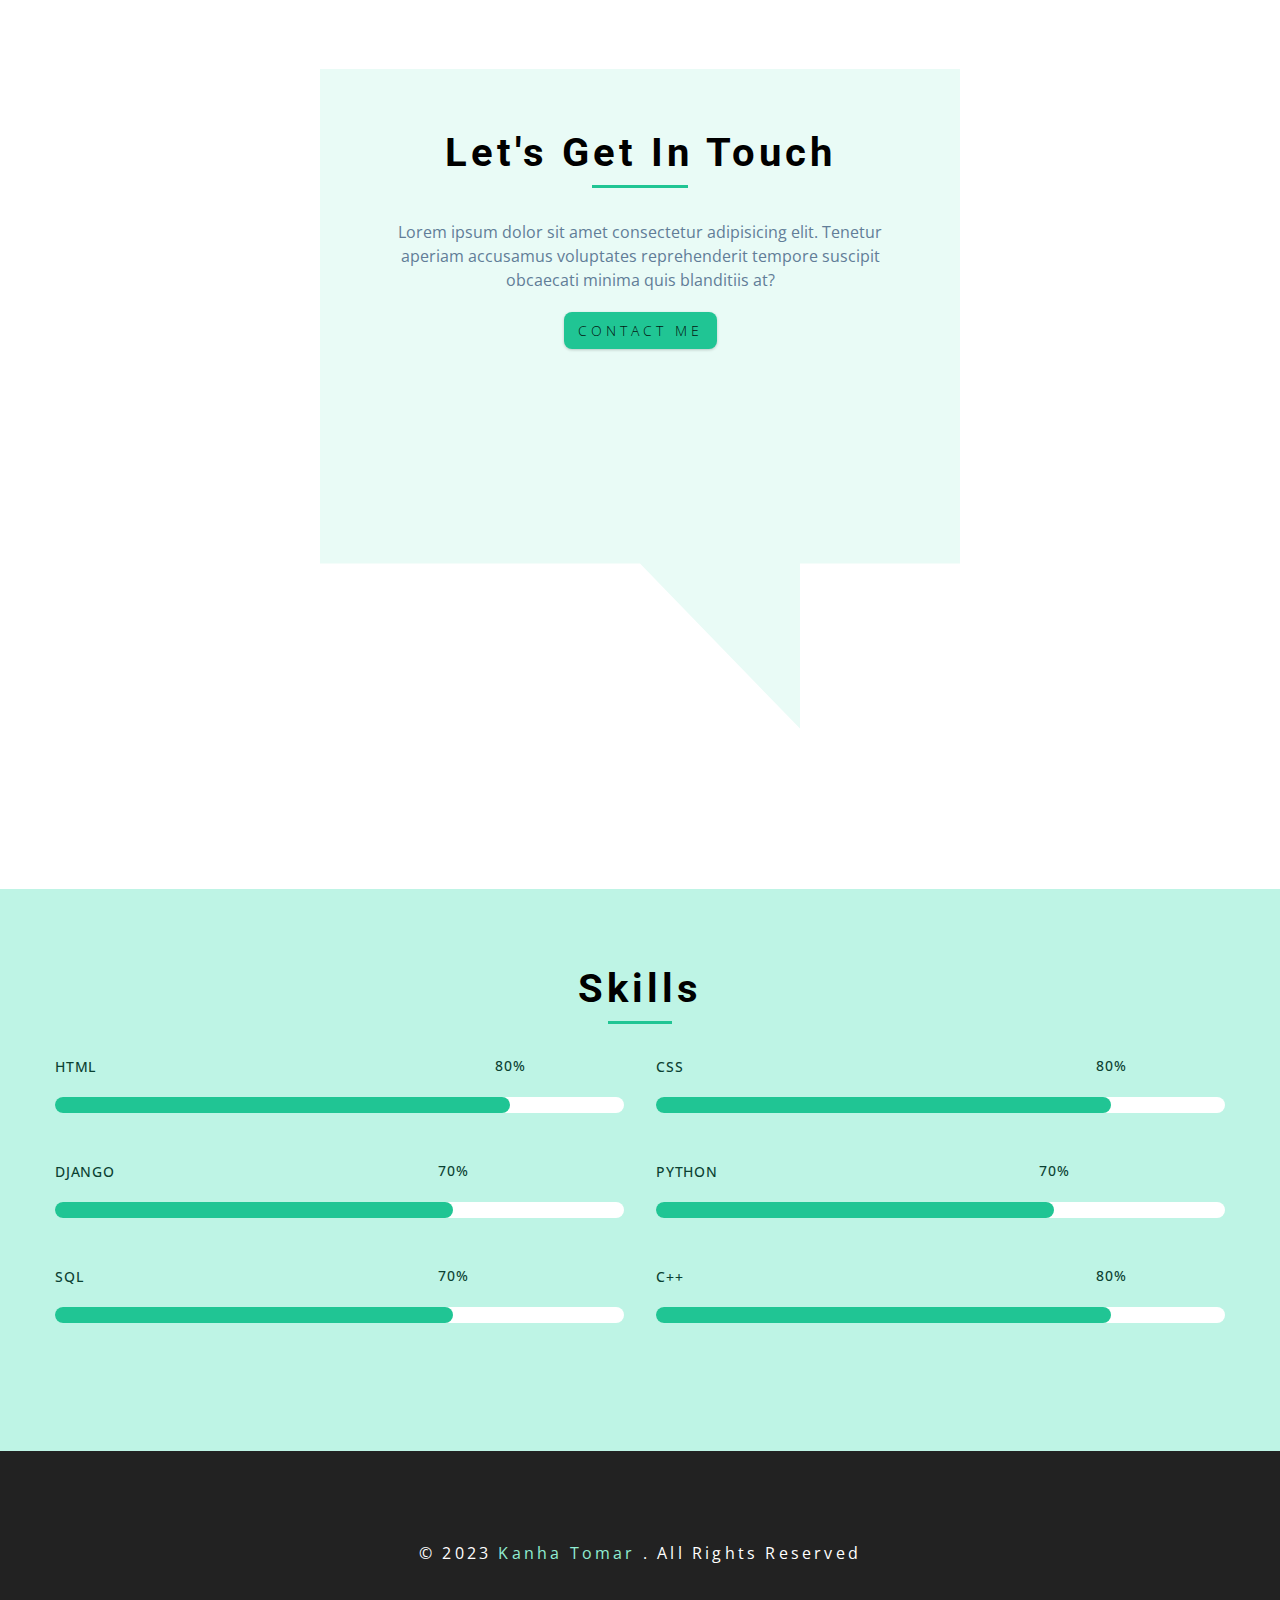
==== commit 49078148: "about-data align centered" ====
--- a/index.html
+++ b/index.html
@@ -87,7 +87,7 @@
     <!-- Banner -->
     <section class="banner">
       <article class="section-center col-2-layout-banner">
-        <div class="banner-data-container">
+        <div class="banner-data-container"> 
           <div class="banner-data">
               <div class="name-upperline"></div>
               <h1>I'm Kanha</h1>
@@ -135,8 +135,8 @@
         <div class="about-data">
           <h2>About</h2>
           <div class="underline about-underline"></div>
-          <p>Lorem, ipsum dolor sit amet consectetur adipisicing elit. Doloremque voluptate placeat minima dolor obcaecati, corrupti enim inventore similique consequatur illum sit unde officiis. Nisi natus quae enim aspernatur sint asperiores. Lorem ipsum dolor sit amet consectetur adipisicing elit. Corporis, natus?<br> <br>
-          Lorem ipsum dolor sit amet consectetur adipisicing elit. Ipsum, ratione enim neque laboriosam nisi harum corrupti dicta voluptatibus laudantium? Dolores, maxime suscipit expedita consequuntur ad necessitatibus accusantium velit? Temporibus, harum! Lorem ipsum dolor sit amet consectetur adipisicing elit. Asperiores, molestiae!</p>
+          <p>Hey visitor , I am Kanha Tomar a full stack web-developer. <br>
+            I have mastered some technologies like Python, Django, Html, Css and MySql. <br>  And also created some projects by utilising this technologies. You can check them out at project section.</p>
           <button class="btn about-btn">About me</button>
         </div>
       </article>
@@ -197,7 +197,7 @@
               <a href="https:www.github.com">
                 <img src="./images/project-1.jpeg" alt="project-1">
                 <div class="project-info">
-                  <h3>Project Title</h3>
+                    <h3>Project Title</h3>
                   <p>Client Name</p>
                 </div>
               </a>
--- a/css/styles.css
+++ b/css/styles.css
@@ -1,335 +1,5 @@
-/*
-=============== 
-Fonts
-===============
-*/
-@import url("https://fonts.googleapis.com/css?family=Open+Sans|Roboto:400,700&display=swap");
-
-/*
-=============== 
-Variables
-===============
-*/
-
-:root {
-  /* dark shades of primary color*/
-  --clr-primary-1: hsl(163, 69%, 5%);
-  --clr-primary-2: hsl(163, 71%, 15%);
-  --clr-primary-3: hsl(162, 72%, 25%);
-  --clr-primary-4: hsl(162, 72%, 35%);
-  /* primary/main color */
-  --clr-primary-5: hsl(162, 72%, 45%);
-  /* lighter shades of primary color */
-  --clr-primary-6: hsl(162, 72%, 55%);
-  --clr-primary-7: hsl(162, 72%, 65%);
-  --clr-primary-8: hsl(162, 72%, 75%);
-  --clr-primary-9: hsl(163, 71%, 85%);
-  --clr-primary-10:hsl(163, 69%, 95%);
-  /* darkest grey - used for headings */
-  --clr-gray-1: hsl(209, 61%, 16%);
-  --clr-gray-2: hsl(211, 39%, 23%);
-  --clr-gray-3: hsl(209, 34%, 30%);
-  --clr-gray-4: hsl(209, 28%, 39%);
-  /* grey ased for paragraphs */
-  --clr-gray-5: hsl(210, 22%, 49%);
-  --clr-gray-6: hsl(209, 23%, 60%);
-  --clr-gray-7: hsl(211, 27%, 70%);
-  --clr-gray-8: hsl(210, 31%, 80%);
-  --clr-gray-9: hsl(212, 33%, 89%);
-  --clr-gray-10: hsl(210, 36%, 96%);
-  --clr-white: #fff;
-  --ff-primary: "Roboto", sans-serif;
-  --ff-secondary: "Open Sans", sans-serif;
-  --transition: all 0.3s linear;
-  --spacing: 0.25rem;
-  --radius: 0.5rem;
-  --light-shadow: 0 5px 15px rgba(0, 0, 0, 0.1);
-  --dark-shadow: 0 5px 15px rgba(0, 0, 0, 0.2);
-  --max-width: 1170px;
-}
-/*
-=============== 
-Global Styles
-===============
-*/
-
-*,
-::after,
-::before {
-  margin: 0;
-  padding: 0;
-  box-sizing: border-box;
-}
-body {
-  font-family: var(--ff-secondary);
-  background: var(--clr-white);
-  color: var(--clr-grey-1);
-  line-height: 1.5;
-  font-size: 0.875rem;
-}
-ul {
-  list-style-type: none;
-}
-a {
-  text-decoration: none;
-}
-img:not(.nav-logo) {
-  width: 100%;
-  display: block;
-}
-
-h1,
-h2,
-h3,
-h4 {
-  letter-spacing: var(--spacing);
-  text-transform: capitalize;
-  line-height: 1.25;
-  margin-bottom: 0.75rem;
-  font-family: var(--ff-primary);
-}
-h1 {
-  font-size: 3rem;
-}
-h2 {
-  font-size: 2rem;
-}
-h3 {
-  font-size: 1.25rem;
-}
-h4 {
-  font-size: 0.875rem;
-}
-p {
-  margin-bottom: 1.25rem;
-  color: var(--clr-grey-5);
-}
-@media screen and (min-width: 800px) {
-  h1 {
-    font-size: 4rem;
-  }
-  h2 {
-    font-size: 2.5rem;
-  }
-  h3 {
-    font-size: 1.75rem;
-  }
-  h4 {
-    font-size: 1rem;
-  }
-  body {
-    font-size: 1rem;
-  }
-  h1,
-  h2,
-  h3,
-  h4 {
-    line-height: 1;
-  }
-}
-/*  global classes */
-
-.btn {
-  text-transform: uppercase;
-  background: var(--clr-primary-5);
-  color: var(--clr-primary-1);
-  padding: 0.375rem 0.75rem;
-  letter-spacing: var(--spacing);
-  display: inline-block;
-  font-weight: 300;
-  -webkit-transition: var(--transition);
-  transition: var(--transition);
-  font-size: 0.875rem;
-  border: 2px solid transparent;
-  cursor: pointer;
-  box-shadow: 0 1px 3px rgba(0, 0, 0, 0.2);
-  border-radius: var(--radius);
-}
-.btn:hover {
-  color: var(--clr-primary-1);
-  background: var(--clr-primary-7);
-}
-/* section */
-.section {
-  padding: 5rem 0;
-}
-
-.section-center {
-  width: 90vw;
-  margin: 0 auto;
-  max-width: 1170px;
-}
-
-.underline{
-  width: 4rem;
-  height: 0.2rem;
-  background: var(--clr-primary-5);
-  margin: 0 auto;
-  margin-bottom: 2rem;
-}
-
-@media screen and (min-width: 992px) {
-  .section-center {
-    width: 95vw;
-  }
-}
-
-/* 
-=====================
-End of Global styles
-=====================
-*/
-
-/* 
-=====================
-Navbar styles
-=====================
-*/
-.nav-container{
-  width: 100vw;
-  background: var(--clr-white);
-}
-
-/* add this id to navbar container when screen slides 
-use id because navbar is class and it's also applying background so we need more specificity attribute to overide class property*/
-#navbar-fixed{
-  width: 100%;
-  position: fixed;
-  top: 0;
-  left: 0;
-  z-index: 2;
-  background: var(--clr-white);
-  box-shadow: var(--light-shadow);
-}
-
-.nav-header{
-  width:100vw;
-  max-width: 1170px;
-  margin: 0 auto;
-  display: flex;
-  justify-content: space-between;
-  padding:0.5rem 1rem;
-}
-
-.nav-logo{
-  width: 250px;
-}
-
-.nav-btn{
-  font-size: 2rem;
-  color: var(--clr-primary-5);
-  background: transparent;
-  border: none;
-  cursor: pointer;
-}
-
-.close-icon{
-  display: block;
-  color: red;
-  text-align: end;
-  margin-right: 1rem;
-  font-size: 3rem;
-  font-weight: 700;
-}
-
-/* this will be display after 768px */
-.header-nav-links{
-  display:none;
-}
-
-.small-screen-menu{
-  background: var(--clr-gray-10);
-  /* get the whole screen for menu */
-  position: fixed;
-  top: 0;
-  left:0;
-  width: 100%;
-  height: 100%;
-  display: grid;
-  grid-template-rows: 0.5fr 1fr 0.7fr;
-  /* hide it */
-  transform: translateX(-100%);
-  transition: var(--transition);
-}
-
-/* to display small screen menu */
-.showNav{
-  transform: translate(0);
-}
-
-.small-nav-links{
-  display: flex;
-  flex-direction: column;
-  align-items: center;
-}
-
-.small-nav-links-item{
-  padding: 1rem;
-  font-size: 1.5rem;
-  text-transform: capitalize;
-}
-
-.small-nav-links-item a{
-  color: var(--clr-gray-5);
-  transition: var(--transition);
-}
-
-
-.small-nav-links-item:hover a{
-  color: var(--clr-primary-5);
-}
-
-.social-links{
-  display: flex;
-  justify-content: space-evenly;
-  margin-top: 2rem;
-}
-
-.social-links-item a{
-  font-size: 1.5rem;
-  color: var(--clr-gray-1);
-  transition: var(--transition);
-}
-
-.social-links-item:hover a{
-  color: var(--clr-primary-5);
-}
-
-@media screen and (min-width: 768px){
-  .nav-btn{
-    display: none;
-  }
-  
-  .small-screen-menu{
-    display: none;
-  }
-  
-  .nav-container{
-    background: var(--clr-primary-10);
-  }
-  
-  .header-nav-links{
-    display:flex;
-    width: 50%;
-    align-items: center;
-    justify-content: space-around;
-  }
-  
-  .header-nav-links-item a{
-    color: var(--clr-primary-1);
-    text-transform: capitalize;
-    letter-spacing: 0.2rem;
-  }
-
-  .header-nav-links-item:hover a{
-    color: var(--clr-primary-5);
-  }
-}
-/* 
-=====================
-End of Navbar styles
-=====================
-*/
+@import url("global-styles.css");
+@import url("navbar-styles.css");
 
 /* 
 =====================
@@ -484,6 +154,7 @@
 
   .about-data{
     margin: 0;
+    align-self: center;
   }
 
   .about-img-container{
@@ -712,7 +383,7 @@
   position: relative;
   padding: 10rem 0 5rem 0;
   margin: 5rem 0;
-  z-index: -2;
+  z-index: -2; 
 }
 
 /* html video element is used to set video as a background */
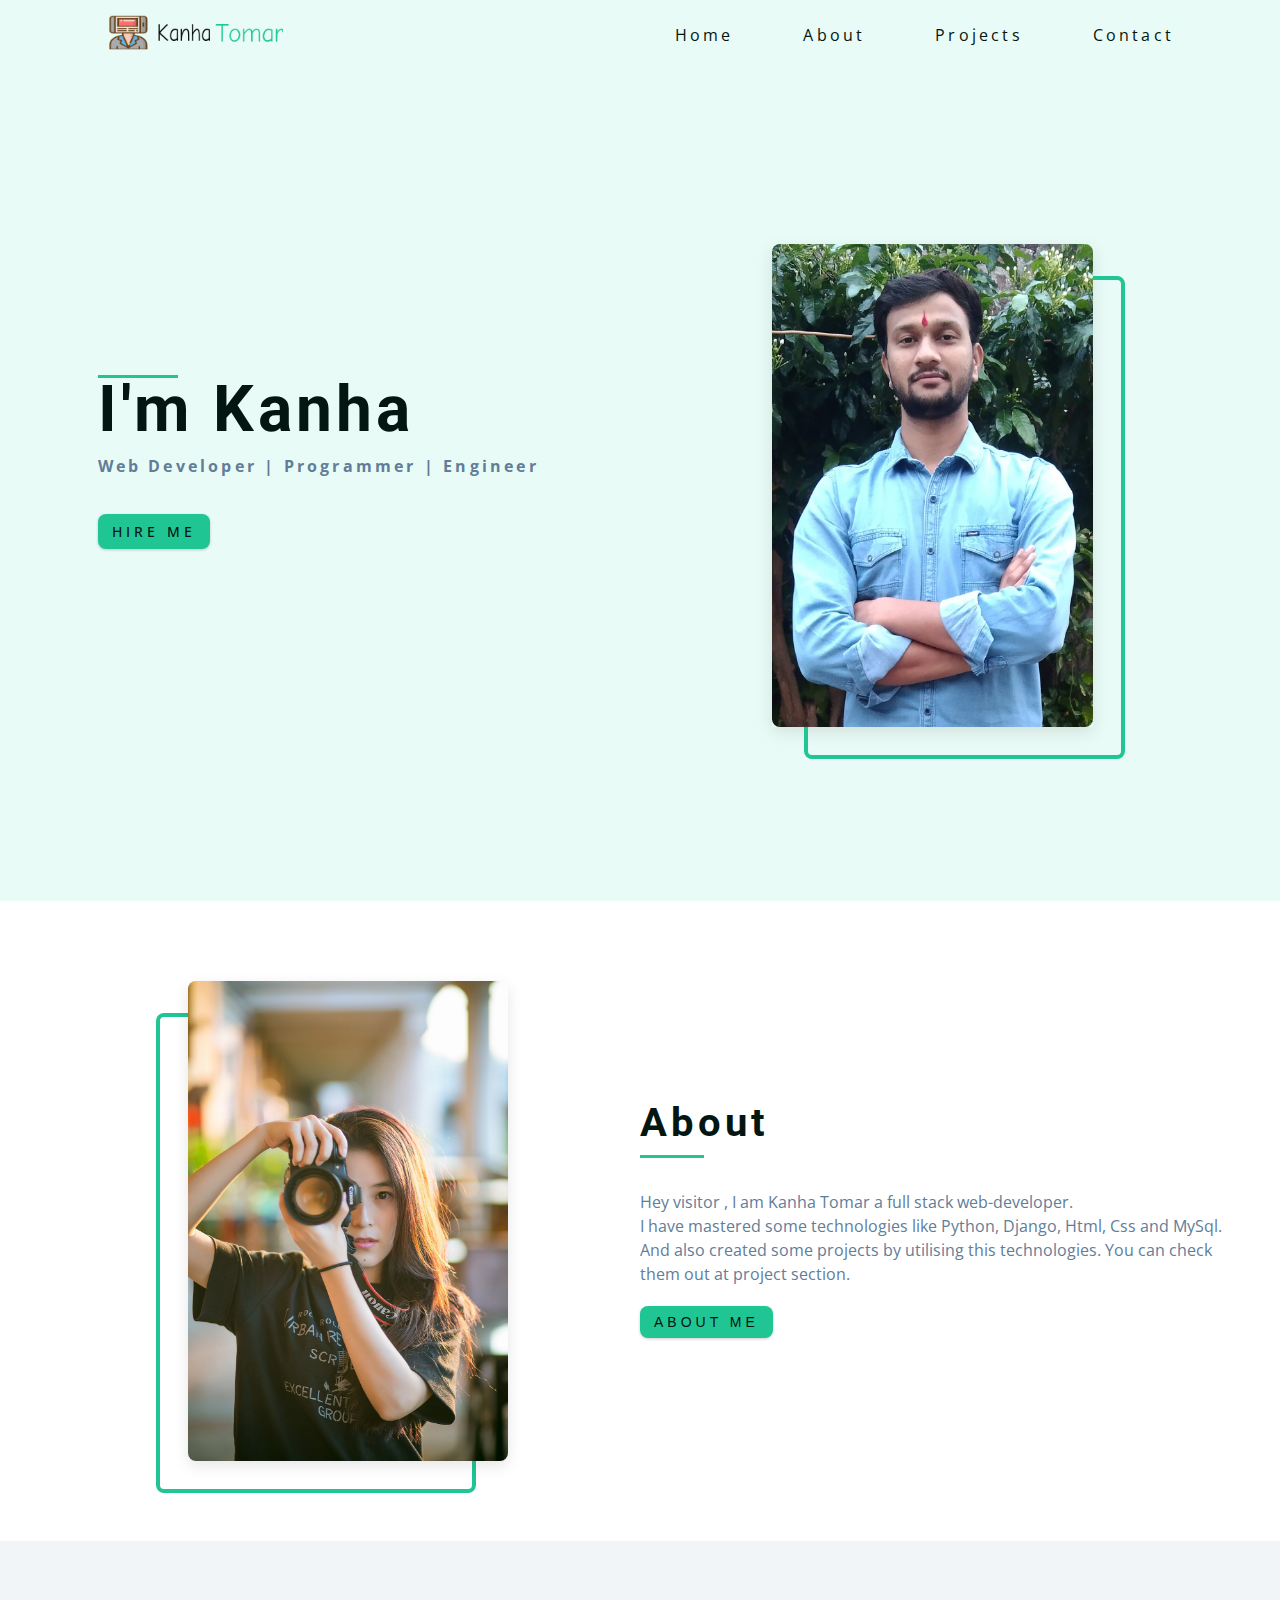
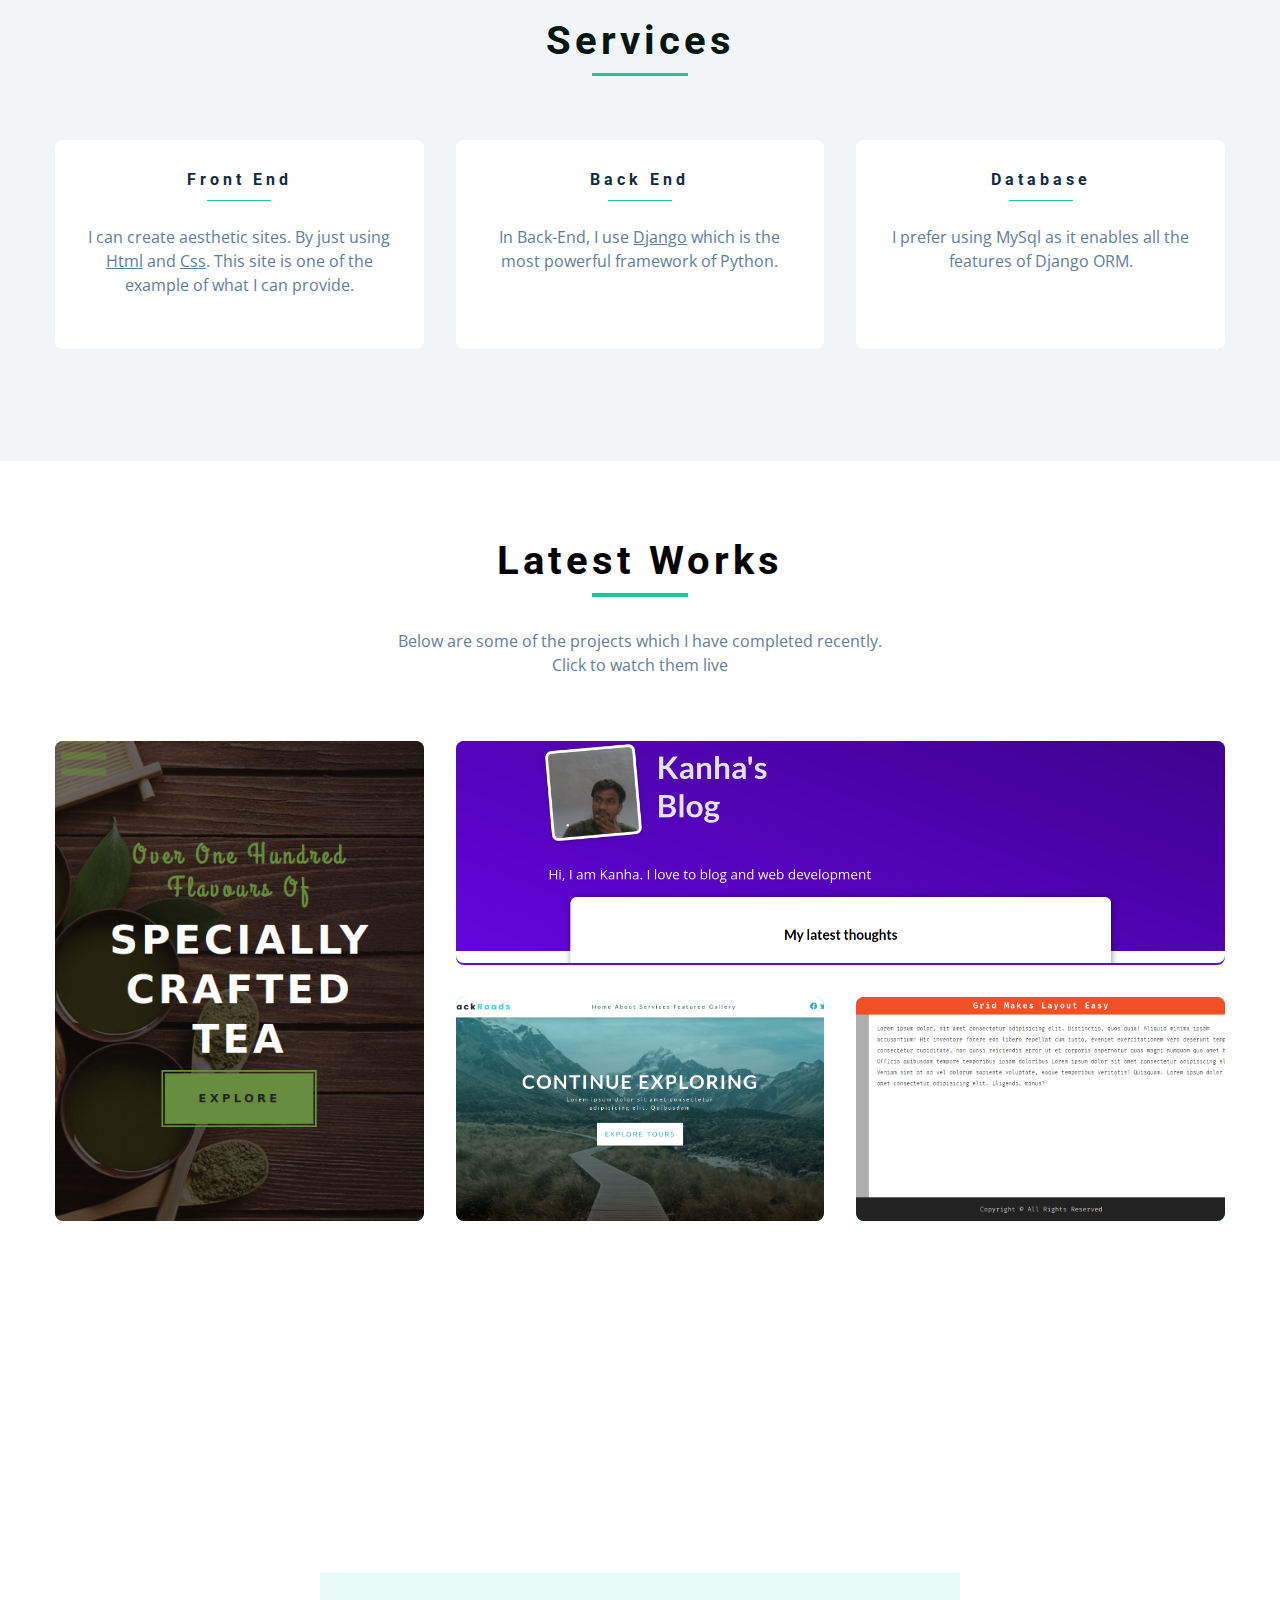
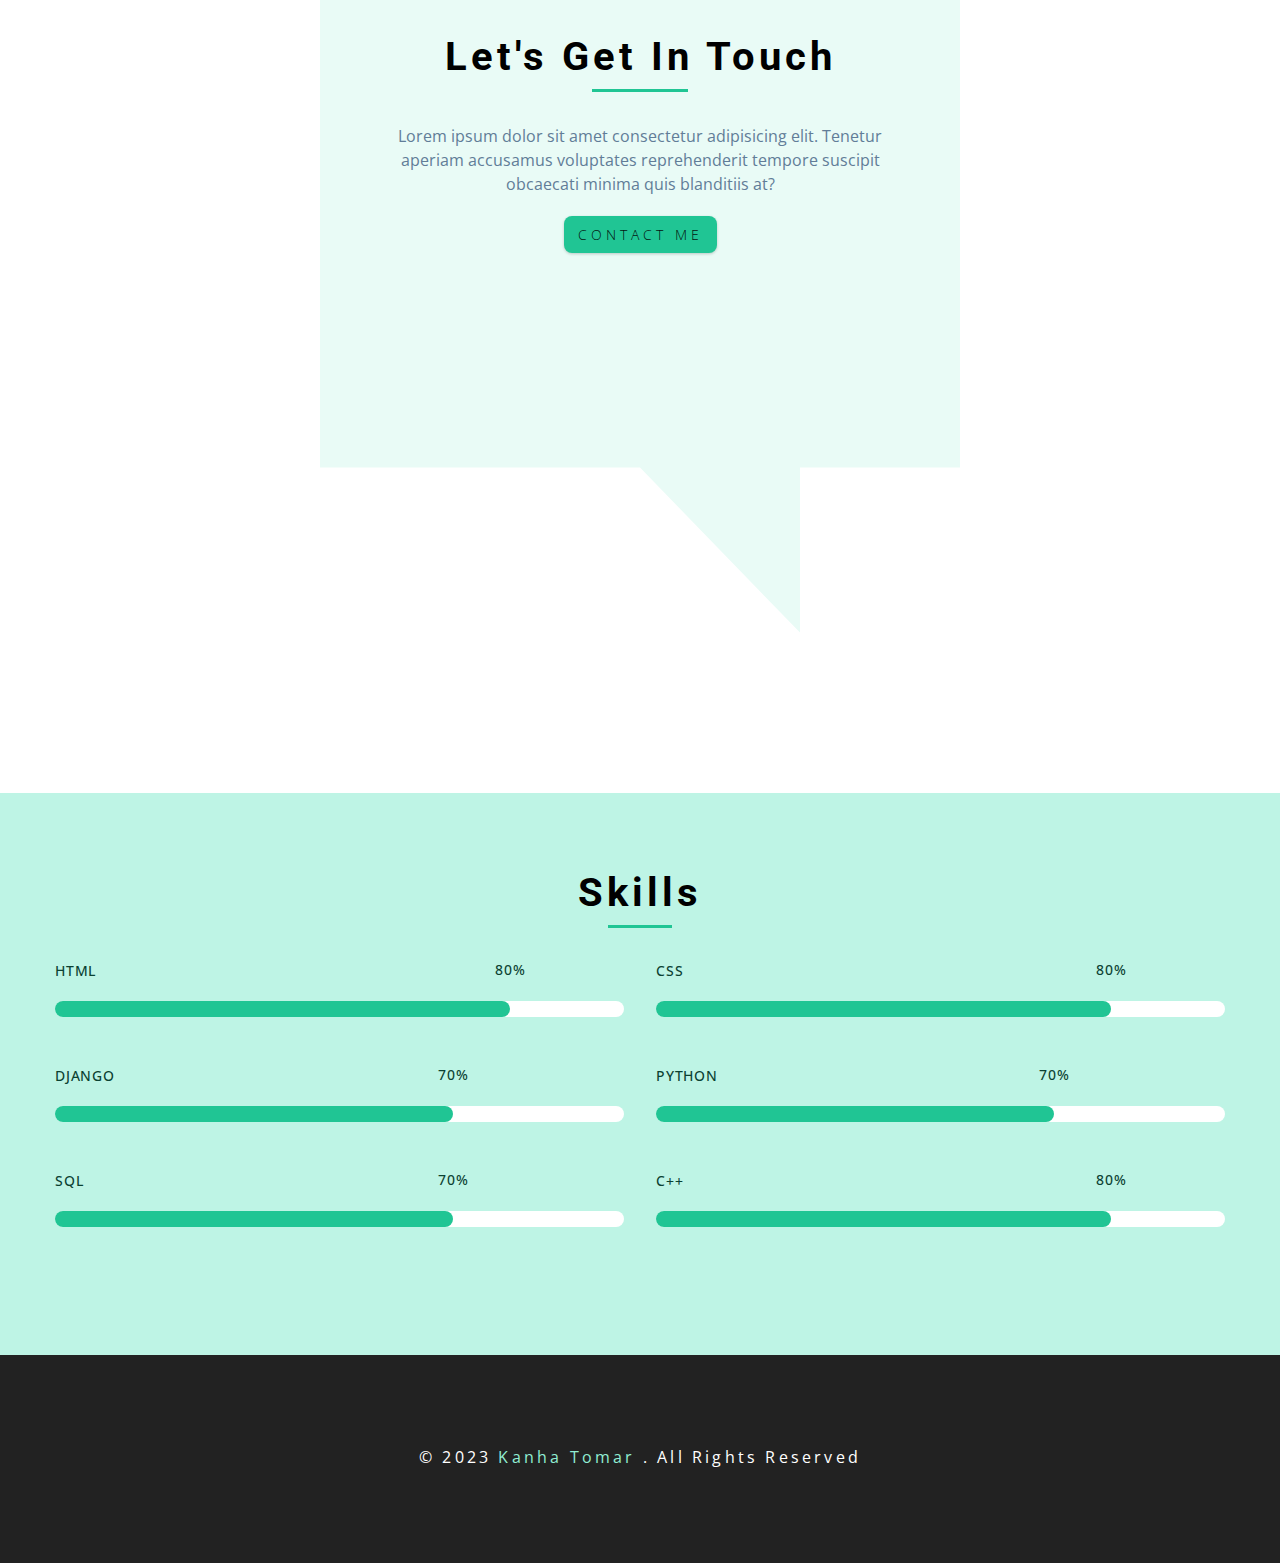
==== commit eeb33395: "about and project section updated at home" ====
--- a/index.html
+++ b/index.html
@@ -7,7 +7,7 @@
     <!-- font-awesome -->
     <link rel="stylesheet" href="https://cdnjs.cloudflare.com/ajax/libs/font-awesome/6.4.0/css/all.min.css" integrity="sha512-iecdLmaskl7CVkqkXNQ/ZH/XLlvWZOJyj7Yy7tcenmpD1ypASozpmT/E0iPtmFIB46ZmdtAc9eNBvH0H/ZpiBw==" crossorigin="anonymous" referrerpolicy="no-referrer" />
     <!-- css -->
-    <link rel="stylesheet" href="./css/styles.css" />
+    <link rel="stylesheet" href="./css/main-style.css" />
   </head>
   <body>
     <!-- navbar -->
@@ -157,27 +157,29 @@
           <article class="service-card service-card-1">
             <div class="service-card-content">
               <span class="service-icon"><i class="fas fa-code"></i></span>
-              <h4>Web Development</h4>
+              <h4>Front End</h4>
               <div class="underline service-name-underline"></div>
-              <p>Lorem ipsum dolor sit amet consectetur adipisicing elit. Magnam facere voluptas adipisci architecto quis distinctio. Corrupti quidem voluptatum delectus odio.</p>
+              <p>I can create aesthetic sites. By just using <u>Html</u> and <u>Css</u>.
+                This site is one of the example of what I can provide.
+              </p>
             </div>
           </article>
           <!-- card 2 -->
           <article class="service-card service-card-2">
             <div class="service-card-content">
               <span class="service-icon"><i class="fab fa-sketch"></i></span>
-              <h4>Web Design</h4>
+              <h4>Back End</h4>
               <div class="underline service-name-underline"></div>
-              <p>Lorem ipsum dolor sit amet consectetur adipisicing elit. Magnam facere voluptas adipisci architecto quis distinctio. Corrupti quidem voluptatum delectus odio.</p>
+              <p>In Back-End, I use <u>Django</u> which is the most powerful framework of Python.</p>
             </div>
           </article>
           <!-- card 3 -->
           <article class="service-card service-card-3">
             <div class="service-card-content">
-              <span class="service-icon"><i class="fab fa-android"></i></span>
-              <h4>App Development</h4>
+              <span class="service-icon"><i class="fa-solid fa-database"></i></span>
+              <h4>Database</h4>
               <div class="underline service-name-underline"></div>
-              <p>Lorem ipsum dolor sit amet consectetur adipisicing elit. Magnam facere voluptas adipisci architecto quis distinctio. Corrupti quidem voluptatum delectus odio.</p>
+              <p>I prefer using MySql as it enables all the features of Django ORM.</p>
             </div>
           </article>
         </div>
@@ -190,42 +192,43 @@
         <article class="latest-works-text">
           <h2>Latest Works</h2>
           <div class="underline latest-works-underline"></div>
-          <p>Lorem ipsum dolor sit amet consectetur adipisicing elit. Consequatur reprehenderit alias iusto beatae eligendi, ipsum iure, ipsa sequi numquam ipsam illum, voluptatum qui deserunt blanditiis? Cupiditate obcaecati laudantium fugit quos.</p>
+          <p>Below are some of the projects which I have completed recently. <br>
+              Click to watch them live</p>
         </article>
         <section class="latest-works-projects">
           <article class="latest-project project-1">
-              <a href="https:www.github.com">
-                <img src="./images/project-1.jpeg" alt="project-1">
+              <a href="https://kanharajput.pythonanywhere.com/" target="_blank">
+                <img src="./images/django-project.png" alt="blog-project">
                 <div class="project-info">
-                    <h3>Project Title</h3>
-                  <p>Client Name</p>
+                  <h3>Blog site</h3>
+                  <p>Using Django</p>
                 </div>
               </a>
           </article>
           <article class="latest-project project-2">
-              <a href="https:www.github.com">
-                <img src="./images/project-2.jpeg" alt="project-2">
+              <a href="https://indiantea.netlify.app/" target="_blank">
+                <img src="./images/float-project.png" alt="Tea Station">
                 <div class="project-info">
-                  <h3>Project Title</h3>
-                  <p>Client Name</p>
+                  <h3>Tea Station </h3>
+                  <p>Float Project</p>
                 </div>
               </a>
           </article>
           <article class="latest-project project-3">
-              <a href="https:www.github.com">
-                <img src="./images/project-3.jpeg" alt="project-3">
+              <a href="https://kanha-tour-travels.netlify.app/" target="_blank">
+                <img src="./images/flex-project.png" alt="Tour and Travels">
                 <div class="project-info">
-                  <h3>Project Title</h3>
-                  <p>Client Name</p>
+                  <h3>Tour and Travels</h3>
+                  <p>Flex Project</p>
                 </div>
               </a>
           </article>
           <article class="latest-project project-4">
-              <a href="https:www.github.com">
-                <img src="./images/project-4.jpeg" alt="project-4">
+              <a href="https://grid-mini-project1.netlify.app/index.html" target="_blank">
+                <img src="./images/grid-project.png" alt="Grid">
                 <div class="project-info">
-                  <h3>Project Title</h3>
-                  <p>Client Name</p>
+                  <h3>Grid Project</h3>
+                  <p>Grid Project</p>
                 </div>
               </a>
           </article>
--- a/css/main-style.css
+++ b/css/main-style.css
@@ -0,0 +1,576 @@
+@import url("global-styles.css");
+@import url("navbar-styles.css");
+
+/* 
+=====================
+Banner styles
+=====================
+*/
+.banner{
+  height: calc(100vh - 70px);
+  background: var(--clr-primary-10);
+}
+
+.section-center{
+  height: 100%;
+}
+
+.banner-data-container{
+  height: 100%;
+  display: flex;
+  flex-direction: column;
+  align-items: center;
+  justify-content: center;
+}
+
+/* to set items horizontally center till 992px*/
+.banner-data{
+  width: 420px;
+}
+
+.name-upperline{
+  width: 5rem;
+  height: 0.2rem;
+  background: var(--clr-primary-5);
+}
+
+.banner-data h1{
+  color: var(--clr-primary-1);
+}
+
+.banner-data p{
+  color: var(--clr-gray-5);
+  font-weight: 700;
+  letter-spacing:0.2rem;
+  text-transform: capitalize;
+}
+
+.banner-btn{
+  margin-top: 1rem;
+  font-weight: 500;
+  font-family: var(--ff-secondary);
+}
+
+/* social links already designed in navbar styles */
+.banner-links{
+  width: 240px;
+  /* it's flex */
+  justify-content: space-between;
+  margin-top: 3rem;
+}
+
+.banner-img{
+  display: none;
+}
+
+@media screen and (min-width: 768px){
+  /* font-size increases of the items so increase the container size*/
+  .banner-data{
+    width: 500px;
+  }
+}
+
+@media screen and (min-width: 992px){
+  .col-2-layout-banner{
+    display: grid;
+    grid-template-columns:1fr 1fr;
+  }
+
+  .banner-img{
+    width: 55%;
+    display: inherit;
+    justify-self: center;
+    align-self: center;
+    position: relative;
+    box-shadow: var(--light-shadow);
+    z-index:0;
+  }
+
+  .banner-img img{
+    border-radius: var(--radius);
+  }
+  
+  /* draw line to the right and bottom of the image */
+  .banner-img::before{
+    position: absolute;
+    content: '';
+    width: 100%;
+    height: 100%;
+    border: 0.25rem solid var(--clr-primary-5);
+    border-radius: var(--radius);
+    top: 2rem;
+    right: -2rem;
+    z-index: -1;
+  } 
+}
+
+/* 
+=====================
+End of Banner styles
+=====================
+*/
+/* 
+=====================
+About styles
+=====================
+*/
+.about-section{
+  background: var(--clr-white);
+}
+
+.about-img-container{
+  width: 320px;
+  margin: 0 auto;
+}
+
+.about-img-container img{
+  border-radius: var(--radius);
+  box-shadow: var(--light-shadow);
+}
+
+.about-data{
+  margin-top: 2rem;
+}
+
+.about-data h2{
+  color:var(--clr-primary-1);
+}
+
+.about-underline{
+  margin: 0;
+}
+
+.about-data p{
+  padding-top: 2rem;
+  color: var(--clr-gray-5);
+}
+
+@media screen and (min-width: 992px){
+  .col-2-layout-about{
+    display: grid;
+    grid-template-columns: repeat(2, 1fr);
+  }
+
+  .about-data{
+    margin: 0;
+    align-self: center;
+  }
+
+  .about-img-container{
+    position: relative;
+  }
+
+  .about-img-container::before{
+    position: absolute;
+    content: '';
+    width: 100%;
+    height: 100%;
+    border: 0.25rem solid var(--clr-primary-5);
+    border-radius: var(--radius);
+    top: 2rem;
+    left: -2rem;
+    z-index: -1;
+  }
+}
+
+/* 
+===================
+Styles for Services
+=================== 
+*/
+/* 
+===================
+End of Services
+=================== 
+*/
+
+.services-section{
+  background: var(--clr-gray-10);
+}
+
+.services-title h2{
+  text-align: center;
+  color: var(--clr-primary-1);
+}
+
+.services-underline{
+  width: 6rem;
+  margin-bottom: 4rem;
+}
+
+.service-card{
+  background: var(--clr-white);
+  padding: 2rem;
+  margin-bottom: 2rem;
+  color: var(--clr-gray-1);
+  border-radius: var(--radius);
+  transition: var(--transition);
+}
+
+.service-card:hover{
+  background: var(--clr-primary-5);
+  color: var(--clr-white);
+}
+
+.service-card-content{
+  text-align: center;
+}
+
+.service-name-underline{
+  height: 0.1rem;
+  margin-bottom: 1.5rem;
+}
+
+.service-icon{
+  font-size: 2rem;
+}
+
+.service-card-content p{
+  color: var(--clr-gray-5);
+}
+
+.service-card-content:hover p{
+  color: var(--clr-white);
+}
+.service-card-content:hover .service-name-underline{
+  background: var(--clr-white);
+}
+
+@media screen and (min-width: 768px){
+ .services-cards{
+  display: grid;
+  grid-template-columns: 1fr 1fr;
+  column-gap: 2rem;
+ } 
+}
+
+@media screen and (min-width: 992px){
+ .services-cards{
+  grid-template-columns: repeat(3, 1fr);
+ } 
+}
+
+/* 
+========================
+Styles for Latest works
+=======================
+*/
+
+.latest-works-section{
+  background: var(--clr-white);
+}
+
+.latest-works-text{
+  text-align: center;
+  margin-bottom: 4rem;
+}
+
+.latest-works-text p{
+  max-width: 600px;
+  color: var(--clr-gray-5);
+  margin: 0 auto;
+}
+
+.latest-works-underline{
+  width: 6rem;
+}
+
+.latest-project{
+  margin-bottom: 2rem;
+  background: var(--clr-primary-5);
+  border-radius: var(--radius);
+  transition: var(--transition);
+  /* for project info */
+  position: relative;
+}
+
+/* this will come around project info when hover */
+.latest-project::before{
+  content:'';
+  position: absolute;
+  width: 100%;
+  height: 100%;
+  border : 0.2rem solid var(--clr-white);
+  border-radius: var(--radius);
+  opacity: 0;
+  transition: var(--transition);
+}
+
+.latest-project img{
+  height: 16rem; 
+  border-radius: var(--radius);
+  object-fit: cover;
+  transition: var(--transition);
+}
+
+.project-info{
+  position: absolute;
+  top: 50%;
+  left: 50%;
+  transform: translate(-50%,-50%);
+  color: var(--clr-white);
+  text-align: center;
+  opacity: 0;
+  transition: var(--transition);
+}
+
+/* project-1 bottom is not look nice as it matches with background color 
+so draw bottom border to separate image from background */
+.project-1{
+  border-bottom:2px solid #6305dd;
+}
+
+/* all below code is for hovering action over latest-project */
+.latest-project:hover img{
+  opacity: 0.25;
+}
+
+.latest-project:hover .project-info{
+  opacity: 1;
+}
+
+.latest-project:hover::before{
+  opacity: 1;
+  transform: scale(0.8);
+}
+
+@media screen and (min-width: 768px){
+  .latest-works-projects{
+    display: grid;
+    grid-template-columns: repeat(2,1fr);
+    column-gap: 2rem;
+  }
+}
+
+@media screen and (min-width: 992px){
+  .latest-works-projects{
+    grid-template-columns: repeat(3,1fr);
+  }
+}
+
+@media screen and (min-width: 1170px){
+  .latest-works-projects{
+    grid-template-columns: repeat(3,1fr);
+    grid-template-rows: repeat(2,16rem);
+    grid-template-areas:
+    "a b b"
+    "a c d"
+    ;
+  }
+
+  .project-2{
+    grid-area: a;
+  }
+  .project-1{
+    grid-area: b;
+  }
+  .project-3{
+    grid-area: c;
+  }
+  .project-4{
+    grid-area: d;
+  }
+
+  .latest-project img{
+    height: 100%;
+  }
+
+}
+    
+/* 
+========================
+Styles for connect works
+=======================
+*/
+.connect-section{
+  min-height: 100vh;
+  background: var(--clr-white);
+  position: relative;
+  padding: 10rem 0 5rem 0;
+  margin: 5rem 0;
+  z-index: -2; 
+}
+
+/* html video element is used to set video as a background */
+.video-container{
+  position: absolute;
+  top: 0;
+  left: 0;
+  width: 100%;
+  height: 100%;
+  object-fit: cover;
+  z-index: -1;
+}
+
+.connect-section::after{
+  position: absolute;
+  content:'';
+  top:0;
+  left: 0;
+  width: 100%;
+  height: 100%;
+  background: var(--clr-white);
+  opacity: 0.6;
+}
+
+/* video is background so logically 
+it only has one element that is video-ban */
+.connect-section{
+  display: flex;
+  justify-content: center;
+  align-content: center;
+}
+
+.connect-section{
+  clip-path: polygon(50% 0%, 100% 16%, 100% 86%, 47% 100%, 0 86%, 0 16%);
+}
+
+.video-ban{
+  background: var(--clr-primary-10);
+  text-align: center;
+  z-index: 1;
+  /*  clip path for shapes. Don't use frequently as it is not supported by many browsers */
+  clip-path: polygon(0% 0%, 100% 0%, 100% 75%, 75% 75%, 75% 100%, 50% 75%, 0% 75%);
+}
+
+.video-ban-txt{
+  padding: 4rem;
+}
+
+.video-ban-txt-title-underline{
+  width: 6rem;
+}
+
+/* it control the width of whole video-ban */
+.video-ban-txt p{
+  max-width: 32rem;
+  color: var(--clr-gray-5);
+}
+
+/* 
+=======================
+End of connect works
+=======================
+*/
+/* 
+========
+Skills 
+========
+*/
+
+.skills-section{
+  /* not 10 because it make white color invisible */
+  background: var(--clr-primary-9);
+}
+
+.skill-title{
+  text-align: center;
+}
+
+.skill{
+  margin-bottom: 3rem;
+}
+
+.skill p{
+  text-transform: uppercase;
+  font-weight: 500;
+  color: var(--clr-primary-2);
+  font-size: 0.875rem;
+  letter-spacing: 0.05rem;
+}
+
+.skill-value-container{
+  width: 100%;
+  height: 1rem;
+  background: var(--clr-white);
+  border-radius: var(--radius);
+  position: relative;
+}
+
+.skill-value{
+  position: absolute;
+  top: 0;
+  left: 0;
+  height: 100%;
+  width: 50%;
+  background: var(--clr-primary-5);
+  border-radius: var(--radius);
+}
+
+.value-70{
+  width: 70%;
+}
+
+.value-80{
+  width: 80%;
+}
+
+.skill-value-text{
+  position: absolute;
+  top: -2.6rem;
+  transform: translate(-50%);
+  font-weight: 300;
+}
+
+.left-70{
+  left: 70%;
+}
+
+.left-80{
+  left: 80%;
+}
+
+/* after 768px create 2 column layout */
+@media screen and (min-width: 768px){
+  .skills{
+    display: grid;
+    grid-template-columns: repeat(2,1fr);
+    column-gap: 2rem;
+  }
+}
+/* 
+===============
+End of Skills 
+===============
+*/
+
+.footer{
+  height: 13rem;
+  background: #222;
+
+  /* center the footer-center block */
+  display: grid;
+  grid-template-columns: 1fr;
+  place-items: center;
+}
+
+.footer-social-links{
+  width: 16rem;
+  /* align horizontally */
+  display: flex;
+  justify-content: space-between;
+  margin: 0 auto;
+  margin-bottom: 1rem;
+}
+
+.footer-icon{
+  font-size: 1.5rem;
+  color: var(--clr-white);
+  transition: var(--transition);
+}
+
+.footer-social-links-item:hover .footer-icon{
+  color: var(--clr-primary-5);
+  transform: scale(1.2);
+}
+
+.copyright-section p{
+  color: var(--clr-white);
+  font-size: 1rem;
+  text-transform: capitalize;
+  letter-spacing: 0.2rem;
+}
+
+.copyright-section p a{
+  color: var(--clr-primary-8);
+}
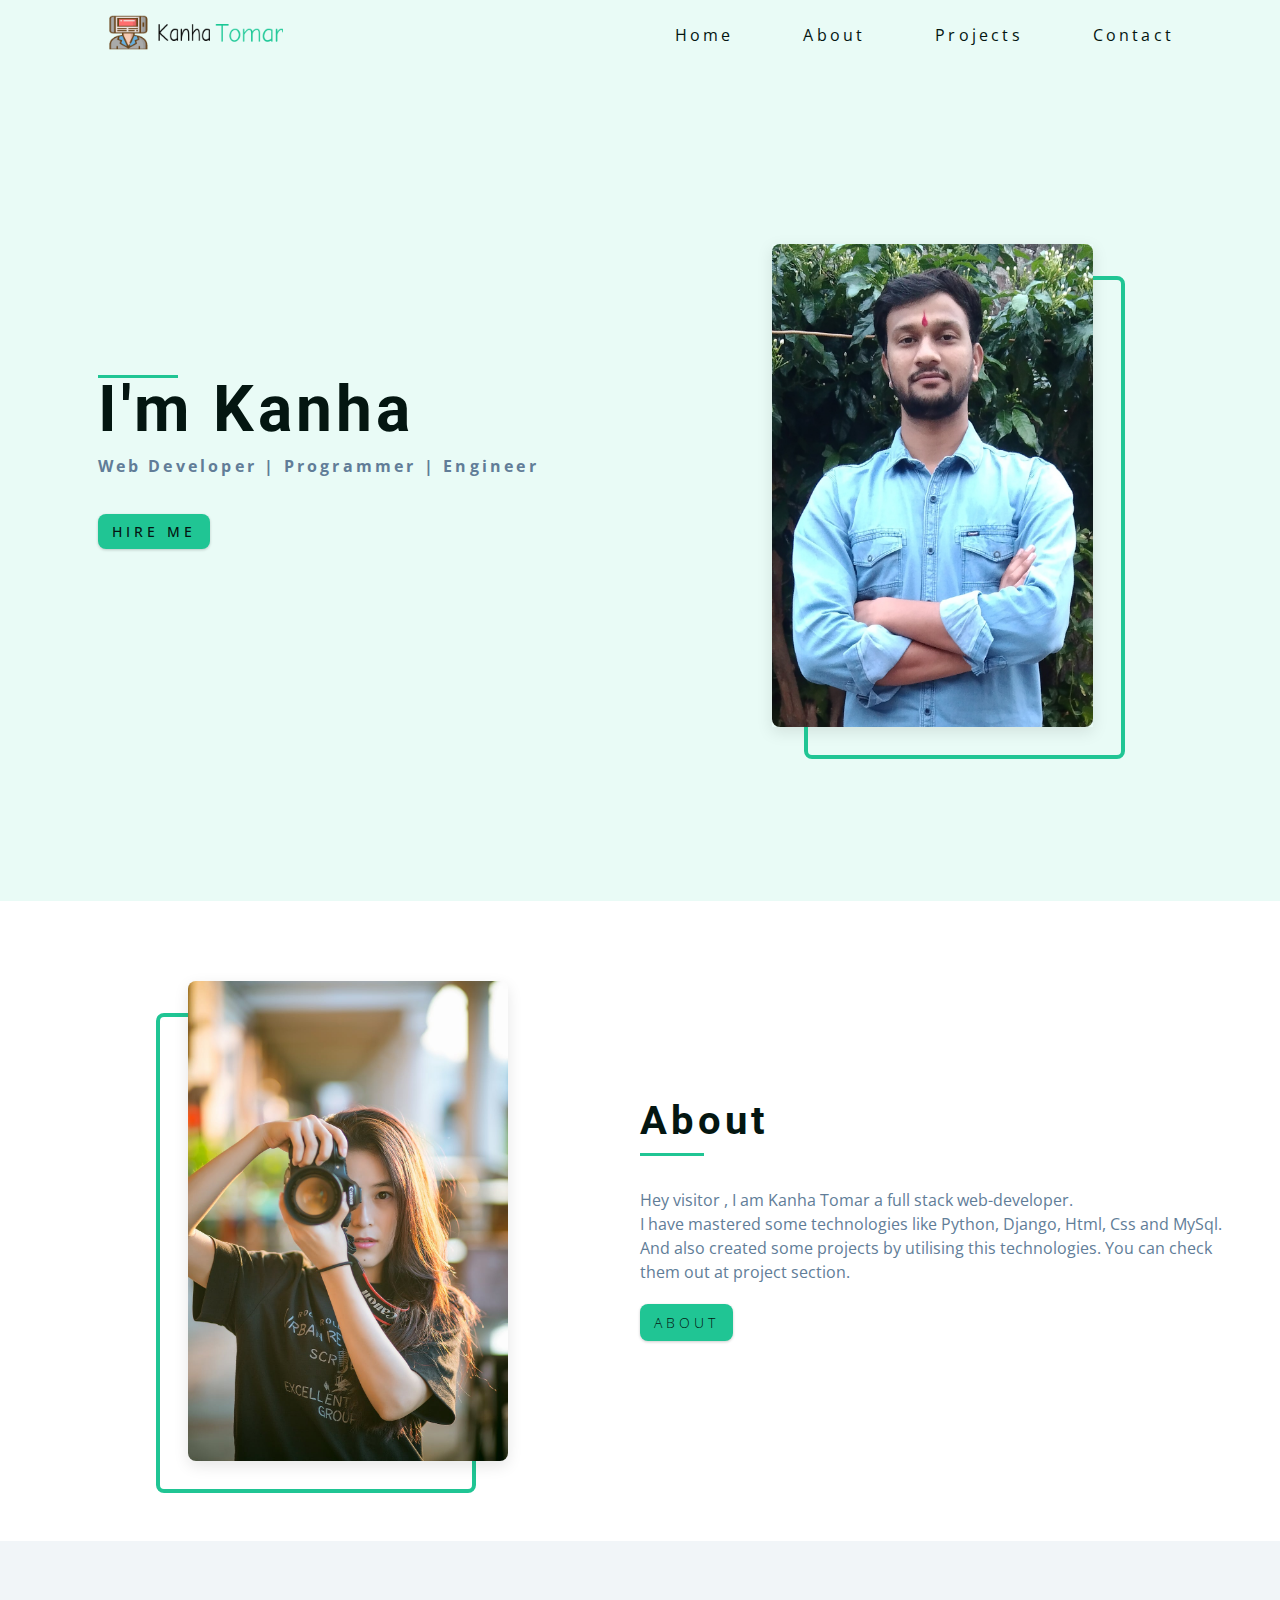
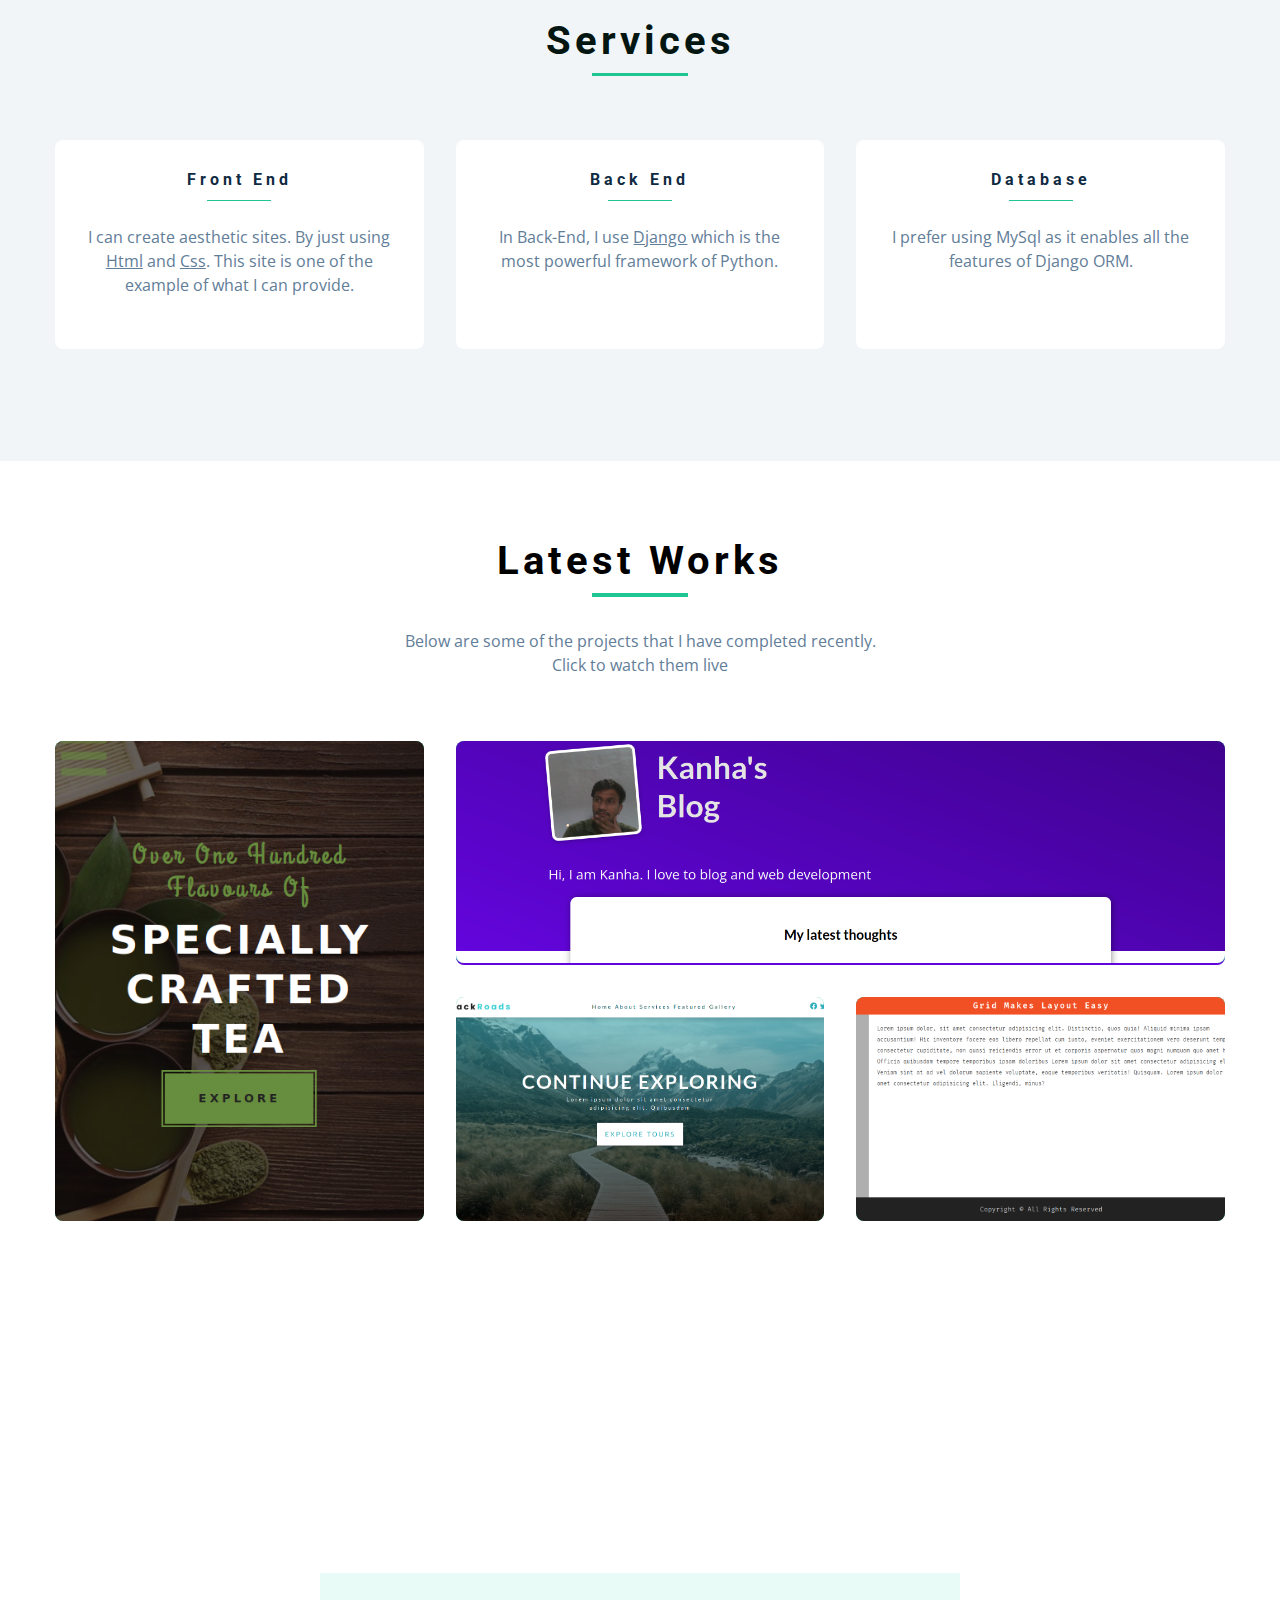
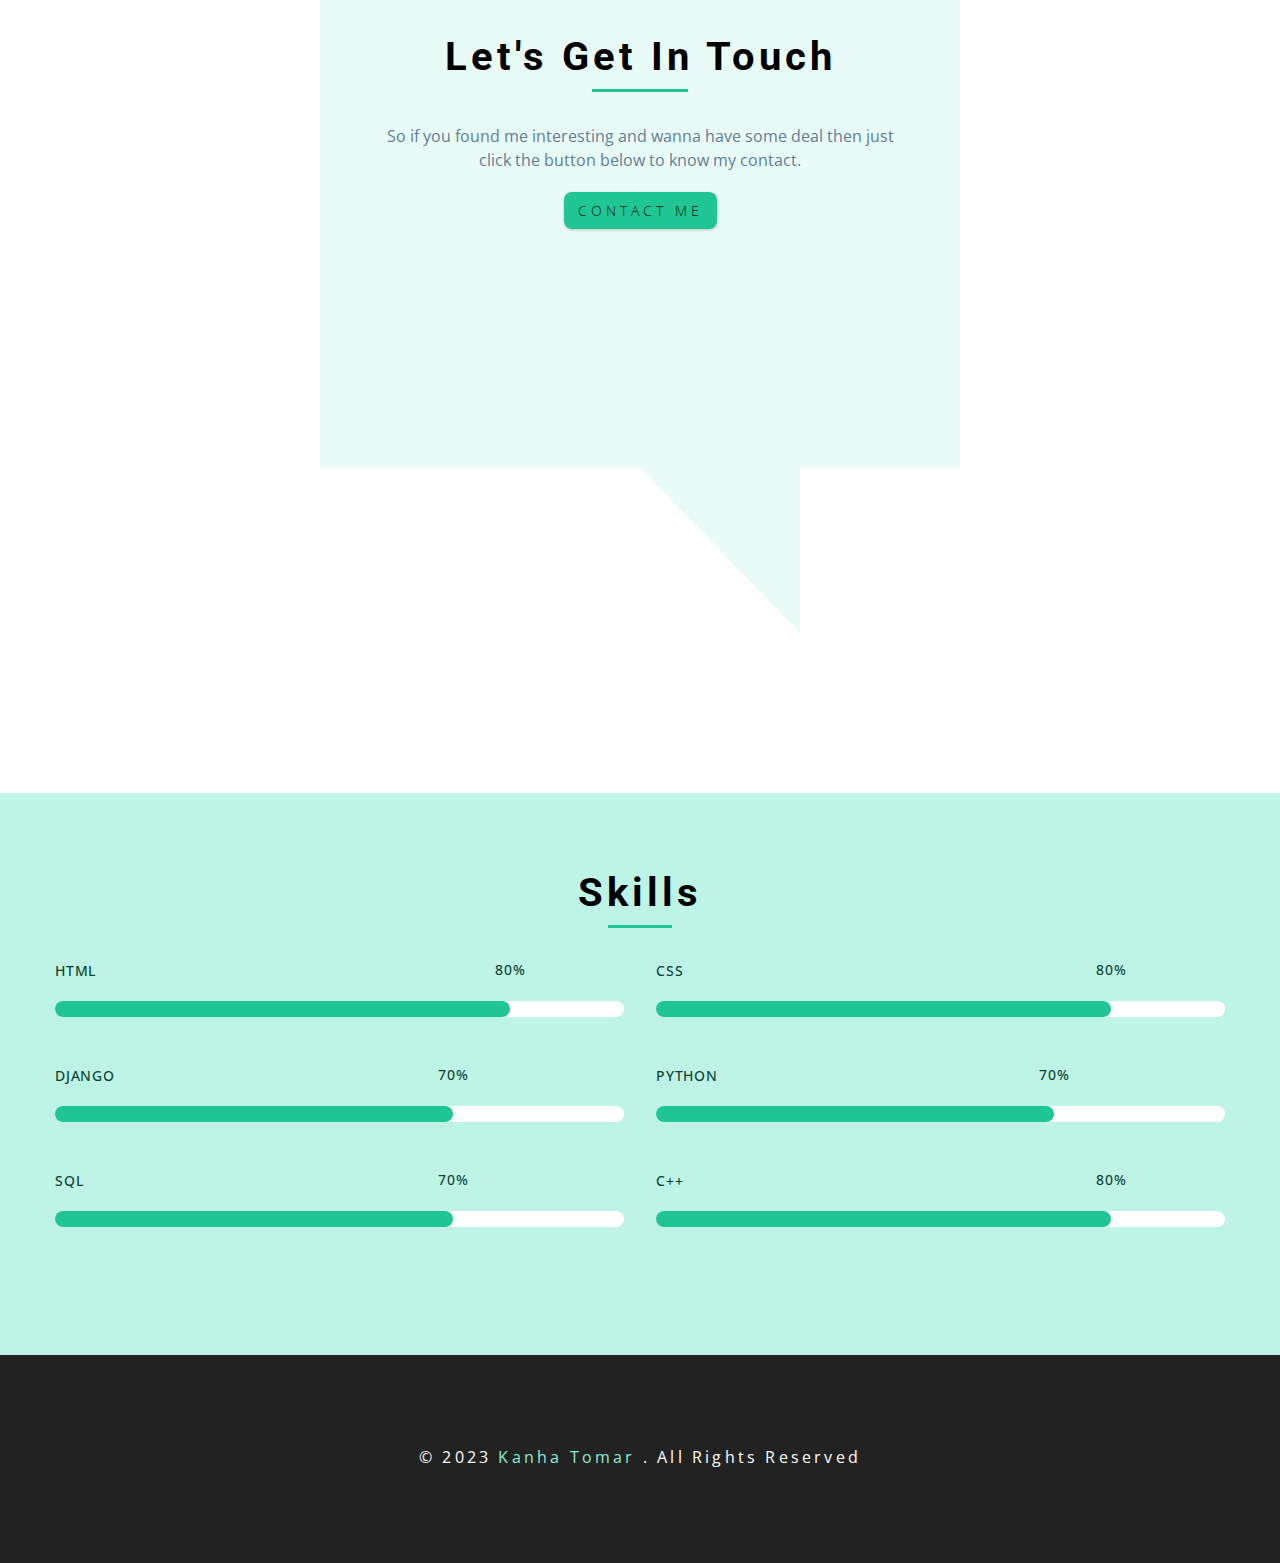
==== commit 95eb602d: "video btn problem solved" ====
--- a/index.html
+++ b/index.html
@@ -137,7 +137,7 @@
           <div class="underline about-underline"></div>
           <p>Hey visitor , I am Kanha Tomar a full stack web-developer. <br>
             I have mastered some technologies like Python, Django, Html, Css and MySql. <br>  And also created some projects by utilising this technologies. You can check them out at project section.</p>
-          <button class="btn about-btn">About me</button>
+          <a href="about.html" class="btn about-btn">About</a>
         </div>
       </article>
     </section>
@@ -192,7 +192,7 @@
         <article class="latest-works-text">
           <h2>Latest Works</h2>
           <div class="underline latest-works-underline"></div>
-          <p>Below are some of the projects which I have completed recently. <br>
+          <p>Below are some of the projects that I have completed recently. <br>
               Click to watch them live</p>
         </article>
         <section class="latest-works-projects">
@@ -239,7 +239,7 @@
     <!-- Connect section-->
     <section class="connect-section">
       <!-- this will set video as background -->
-      <video loop class="video-container">
+      <video loop autoplay class="video-container">
         <source src="./videos/connect.mp4" type="video/mp4">
         This video is not supported by your browser
       </video>
@@ -247,8 +247,9 @@
         <div class="video-ban-txt">
           <h2>Let's Get In Touch</h2>
           <div class="underline video-ban-txt-title-underline"></div>
-          <p>Lorem ipsum dolor sit amet consectetur adipisicing elit. Tenetur aperiam accusamus voluptates reprehenderit tempore suscipit obcaecati minima quis blanditiis at?</p>
-          <a href="contact.html" class="btn connect-btn">contact me</a>
+          <p>So if you found me interesting and wanna have some deal then just click the button below to know my contact.
+          </p>
+          <a href="contact.html" class="btn contact-btn">contact me</a>
         </div>
       </article>
     </section>
--- a/css/main-style.css
+++ b/css/main-style.css
@@ -388,7 +388,6 @@
   position: relative;
   padding: 10rem 0 5rem 0;
   margin: 5rem 0;
-  z-index: -2; 
 }
 
 /* html video element is used to set video as a background */
@@ -399,7 +398,7 @@
   width: 100%;
   height: 100%;
   object-fit: cover;
-  z-index: -1;
+  z-index: -2;
 }
 
 .connect-section::after{
@@ -411,6 +410,7 @@
   height: 100%;
   background: var(--clr-white);
   opacity: 0.6;
+  z-index: -1;
 }
 
 /* video is background so logically 
@@ -428,6 +428,7 @@
 .video-ban{
   background: var(--clr-primary-10);
   text-align: center;
+  /* it will be above all */
   z-index: 1;
   /*  clip path for shapes. Don't use frequently as it is not supported by many browsers */
   clip-path: polygon(0% 0%, 100% 0%, 100% 75%, 75% 75%, 75% 100%, 50% 75%, 0% 75%);
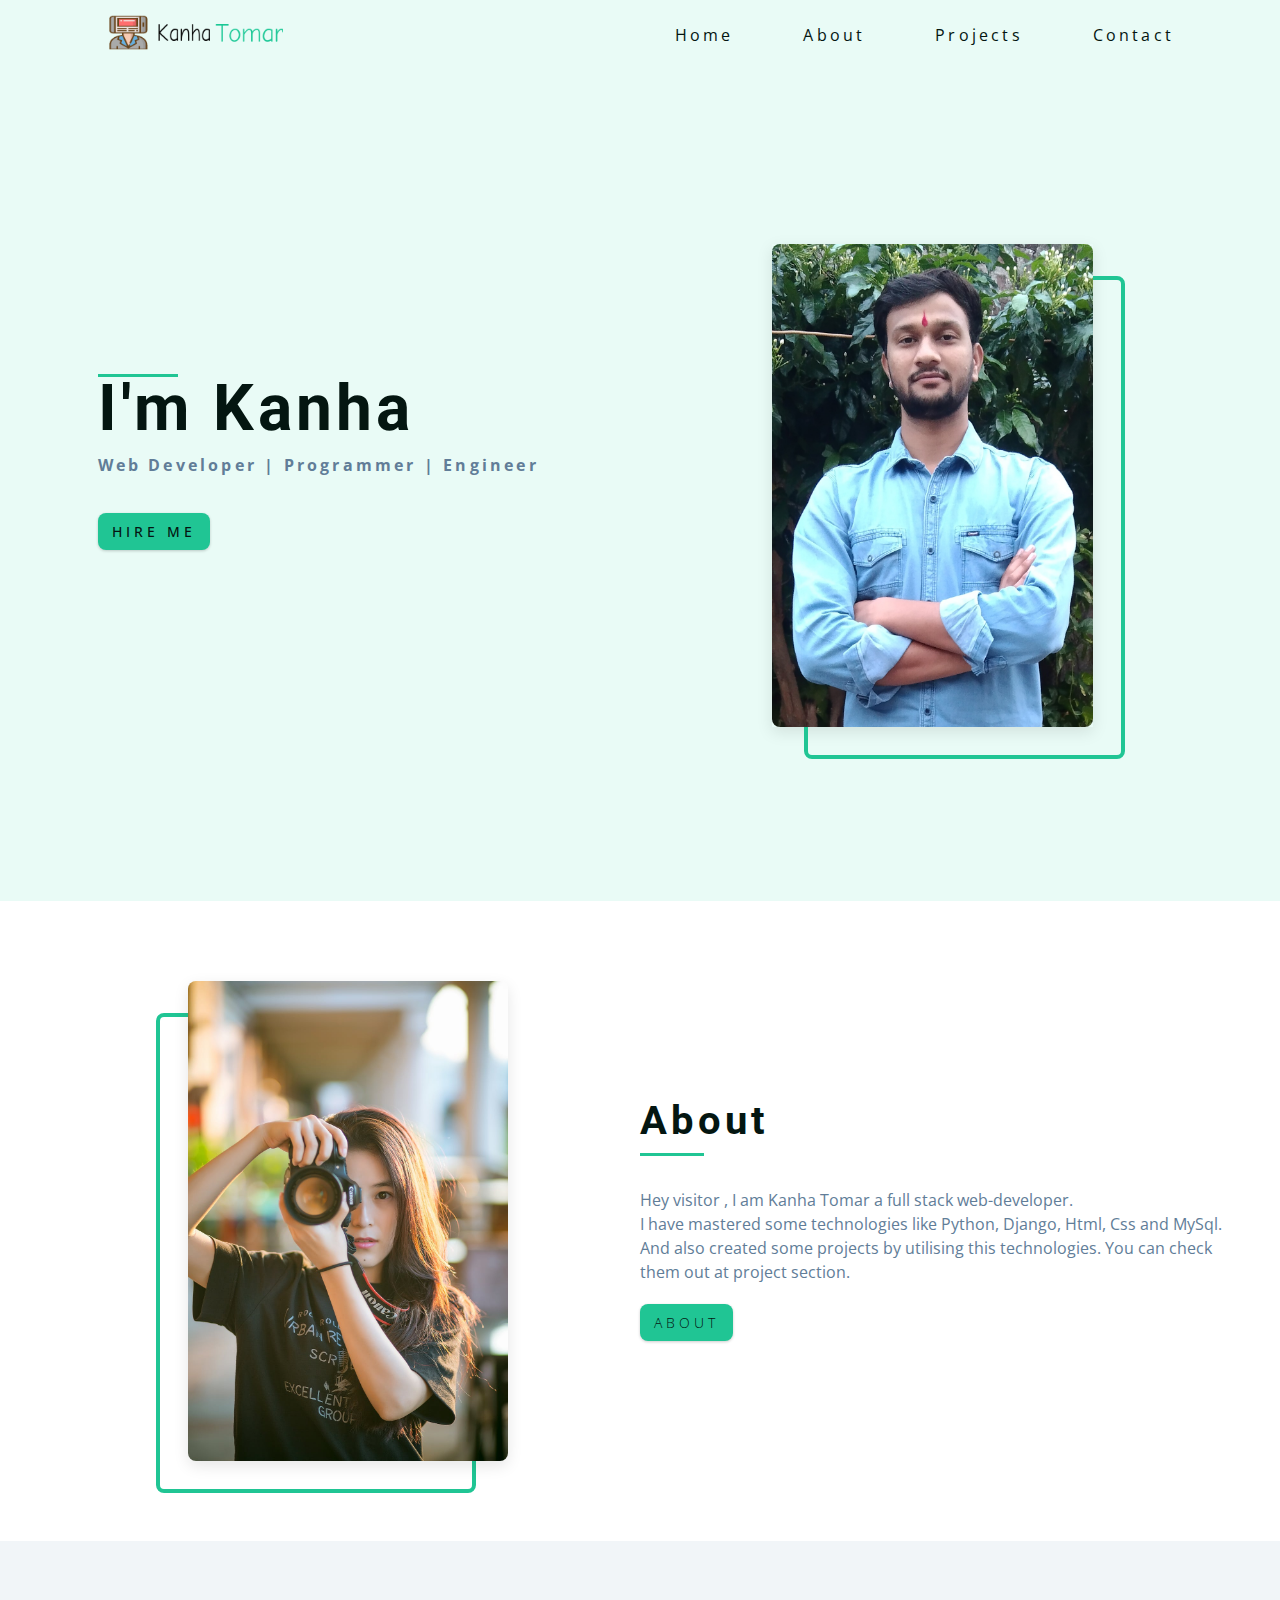
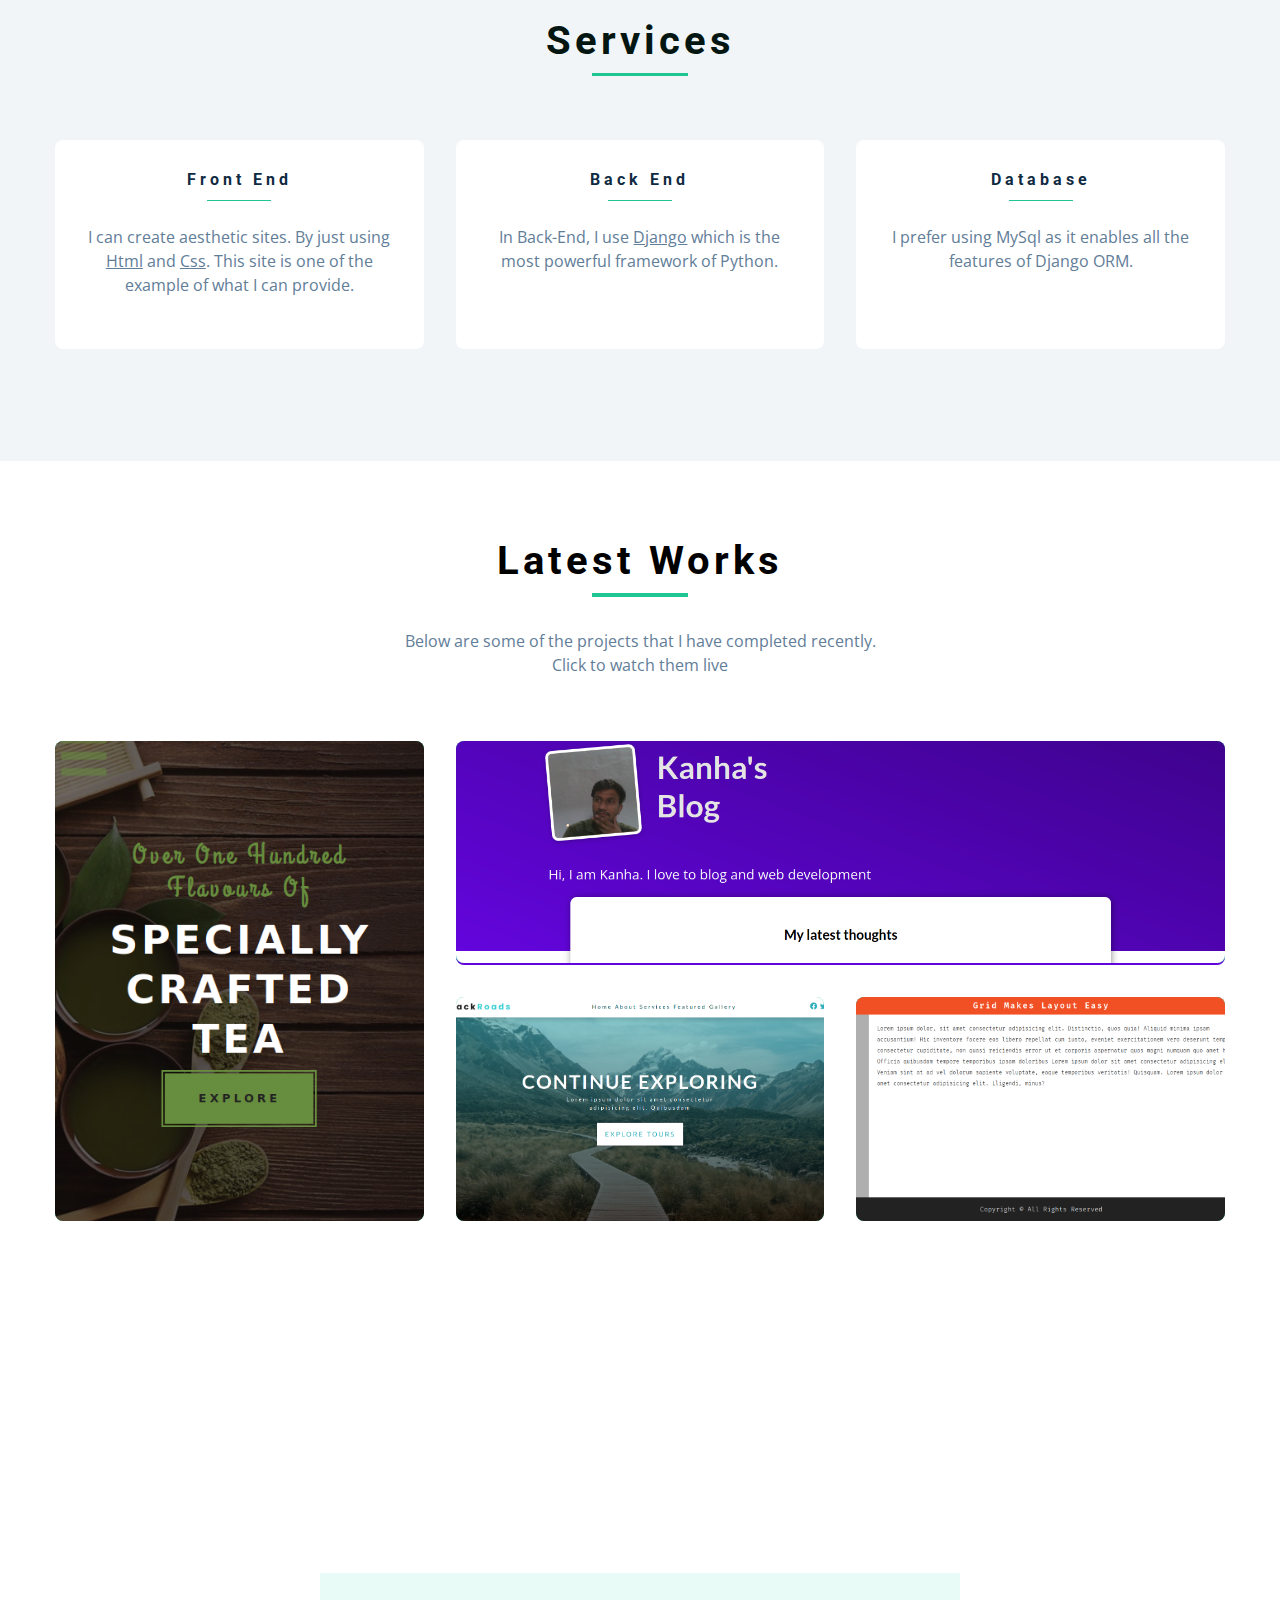
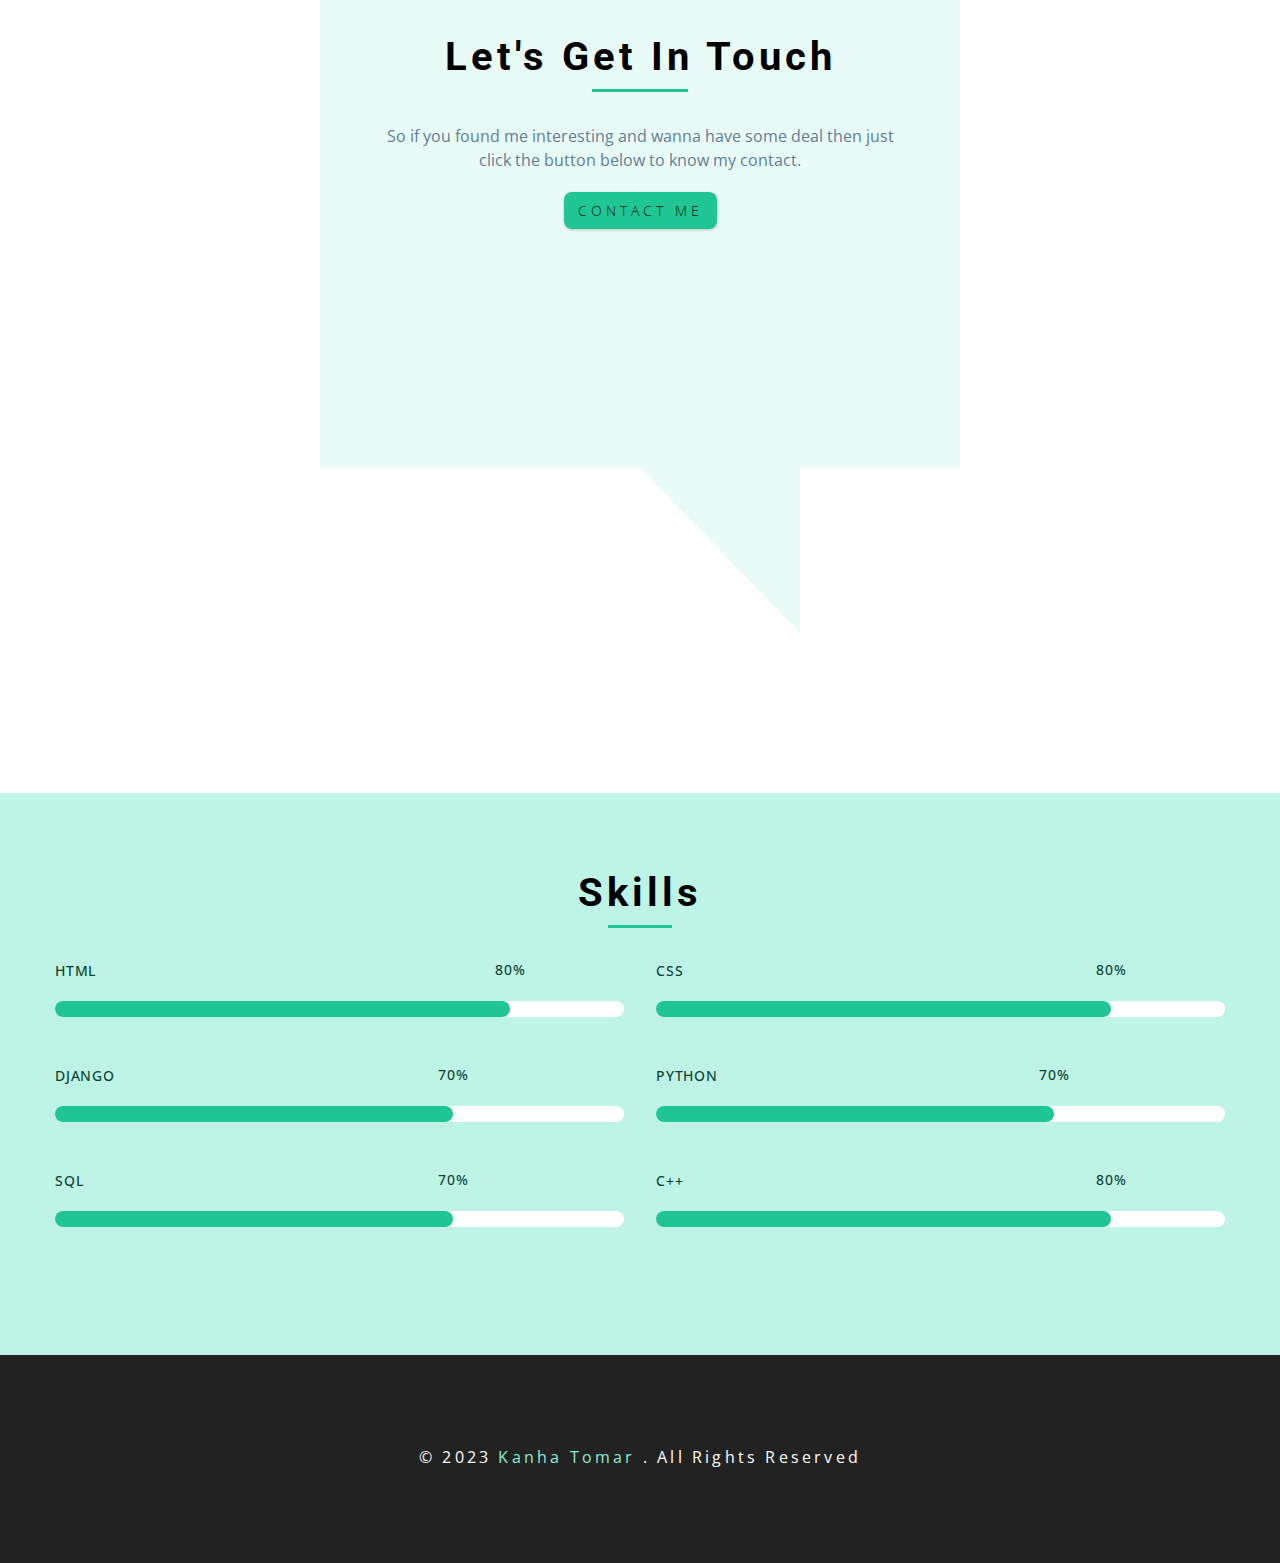
==== commit dc9d6a71: "about section created" ====
--- a/index.html
+++ b/index.html
@@ -92,7 +92,7 @@
               <div class="name-upperline"></div>
               <h1>I'm Kanha</h1>
               <p>Web developer | programmer | engineer</p>
-              <button class="btn banner-btn">Hire me</button>
+              <a href="https://www.linkedin.com/in/kanha-tomar-703232216/" target="_blank" class="btn banner-btn">Hire me</a>
             <!-- social connectin section -->
             <ul class="social-links banner-links">
               <li class="social-links-item">
